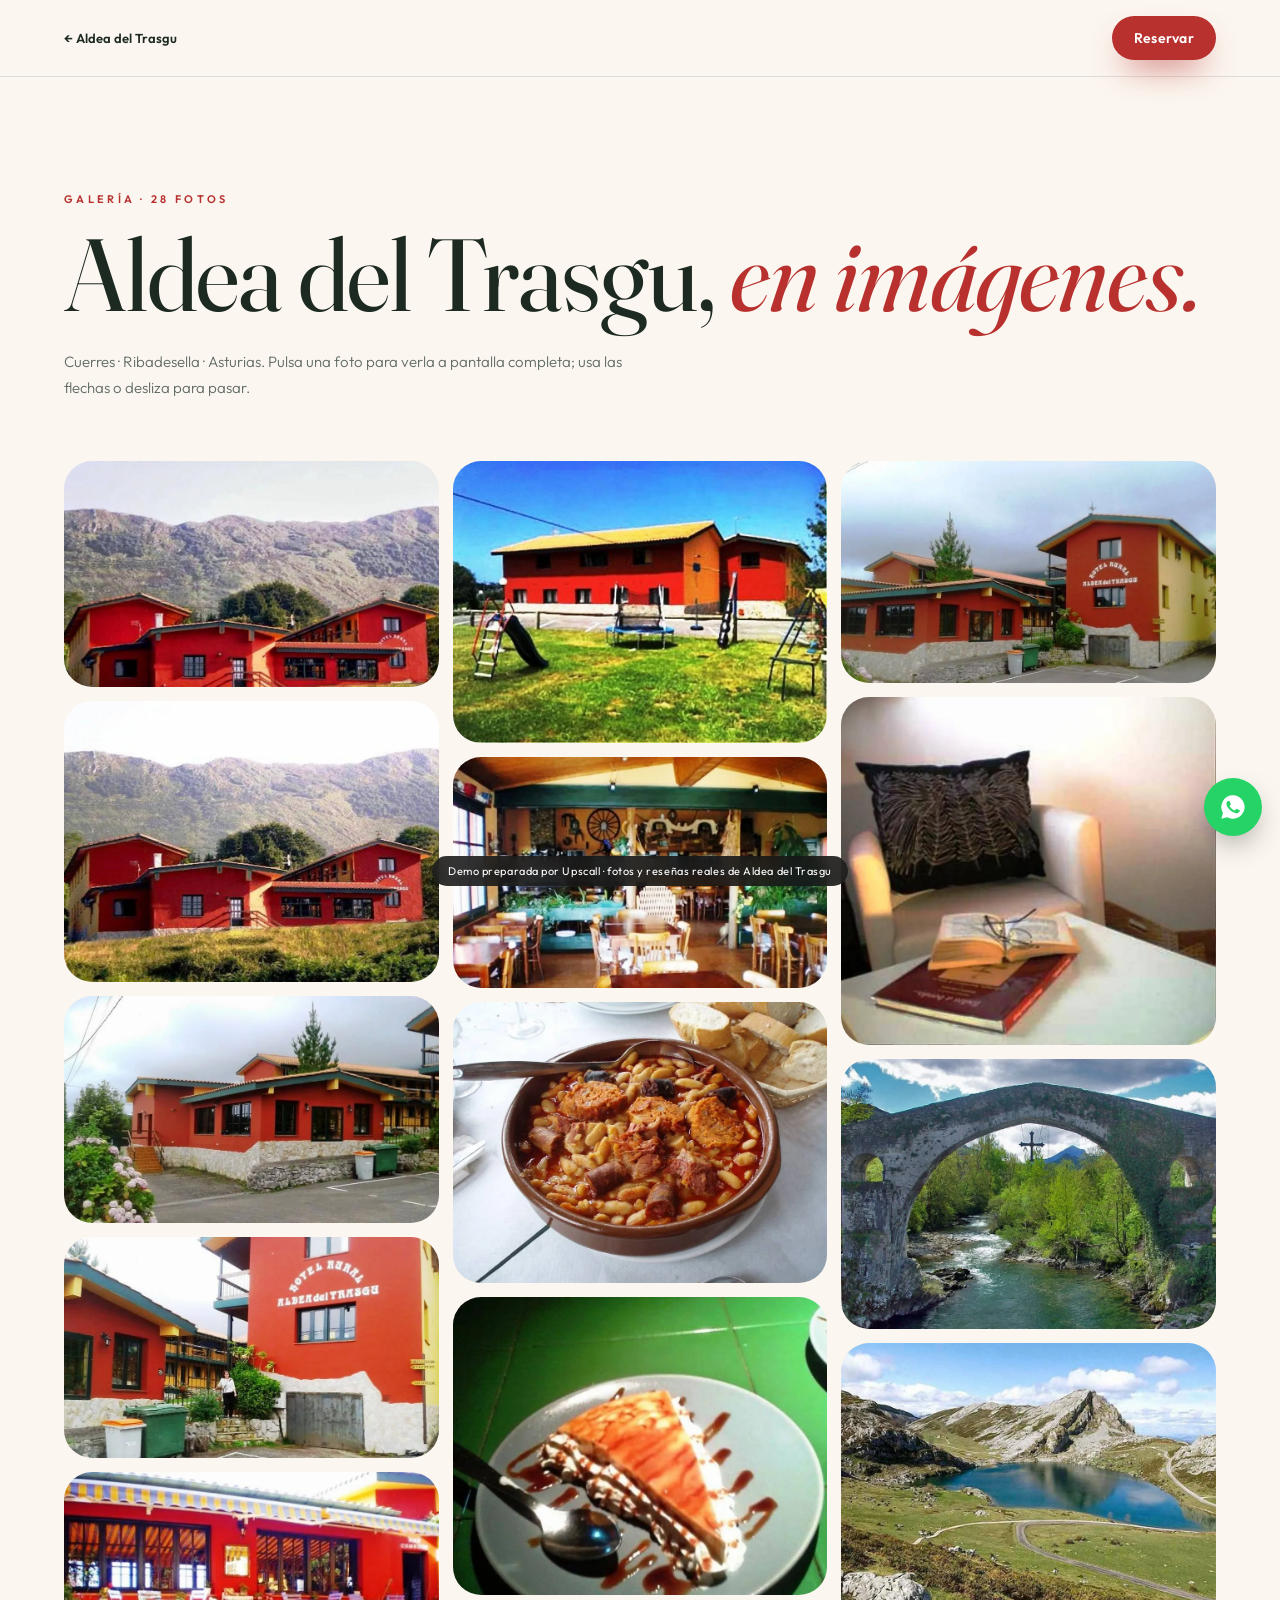
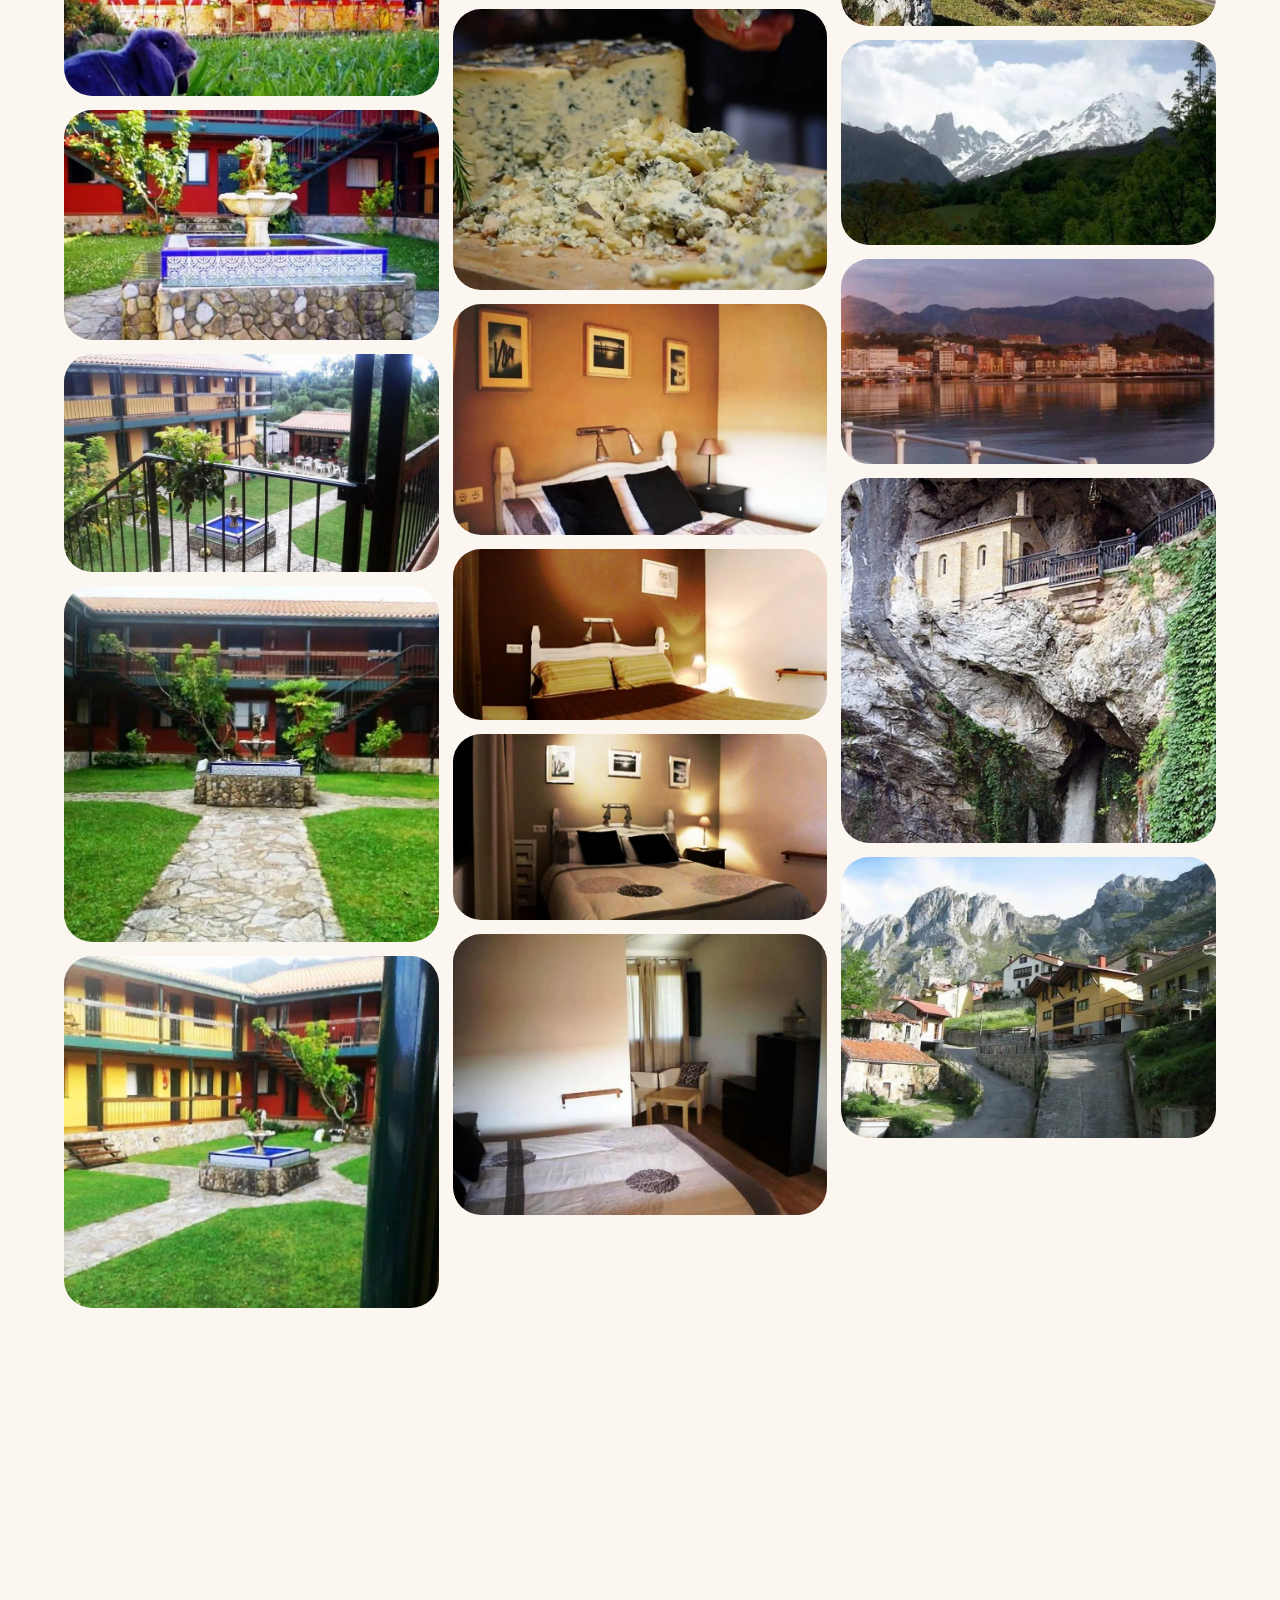
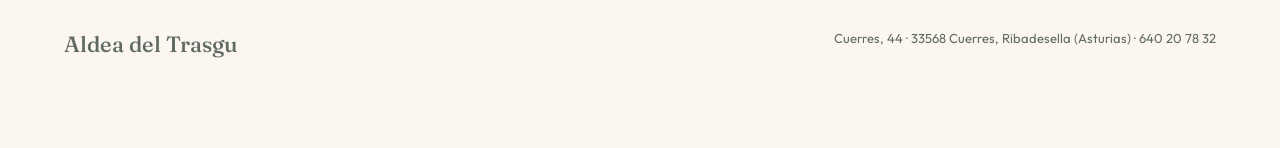
==== galeria.html @ 3fdfd803 "Demo trasgu Co-Authored-By: Claude Opus 5.5 <noreply@anthropic.com>" ====
<!doctype html><html lang="es"><head><meta charset="utf-8"><meta name="viewport" content="width=device-width, initial-scale=1"><title>Galería · Aldea del Trasgu</title>
<meta name="description" content="Un hotel rural con alma de aldea a 5 km de Ribadesella y 2 km de la playa de Guadamía. Jardín, restaurante y silencio."><meta name="robots" content="noindex, nofollow">
<link rel="preconnect" href="https://fonts.googleapis.com"><link rel="preconnect" href="https://fonts.gstatic.com" crossorigin><link href="https://fonts.googleapis.com/css2?family=Fraunces:ital,opsz,wght@0,9..144,300;0,9..144,500;1,9..144,400&family=Outfit:wght@300;400;500;600&display=swap" rel="stylesheet">
<style>*{box-sizing:border-box;margin:0;padding:0}html{scroll-behavior:smooth}
body{font-family:var(--sans);background:var(--bg);color:var(--ink);-webkit-font-smoothing:antialiased;overflow-x:hidden}
img{display:block;max-width:100%}a{color:inherit;text-decoration:none}button{font:inherit;border:0;background:none;color:inherit;cursor:pointer}
:root{--pad:clamp(20px,5vw,72px)}
.wrap{max-width:1320px;margin:0 auto;padding:0 var(--pad)}
.k{font-size:11px;letter-spacing:.3em;text-transform:uppercase;font-weight:600;color:var(--acc)}
.h2{font-family:var(--serif);font-weight:var(--sw,400);font-size:clamp(40px,5.4vw,82px);line-height:1.02;letter-spacing:-.01em;margin-top:16px}
.h2 em{font-style:italic;color:var(--acc)}
.lead{font-size:clamp(15px,1.12vw,18px);line-height:1.75;color:var(--mut);font-weight:300;max-width:56ch;margin-top:22px}
.btn{display:inline-flex;align-items:center;justify-content:center;gap:10px;height:56px;padding:0 30px;border-radius:var(--r-btn,999px);font-size:14px;font-weight:600;letter-spacing:.02em;transition:transform .35s,background .35s,color .35s,box-shadow .35s;white-space:nowrap}
.btn:hover{transform:translateY(-2px)}
.b-main{background:var(--acc);color:#fff;box-shadow:0 16px 34px -14px var(--acc)}.b-main:hover{background:var(--ink)}
.b-ghost{border:1px solid currentColor}.b-ghost:hover{background:var(--ink);color:var(--bg);border-color:var(--ink)}
.b-glass{border:1px solid rgba(255,255,255,.6);color:#fff;backdrop-filter:blur(8px);background:rgba(255,255,255,.08)}.b-glass:hover{background:#fff;color:#111}
/* revelado */
.rv{opacity:0;transform:translateY(36px);transition:opacity 1.1s cubic-bezier(.2,.7,.2,1),transform 1.1s cubic-bezier(.2,.7,.2,1)}
.rv.in{opacity:1;transform:none}.rv.d1{transition-delay:.1s}.rv.d2{transition-delay:.2s}.rv.d3{transition-delay:.3s}
@keyframes up{from{opacity:0;transform:translateY(34px)}to{opacity:1;transform:none}}
.up{animation:up 1.3s cubic-bezier(.2,.7,.2,1) both}.up.d1{animation-delay:.15s}.up.d2{animation-delay:.3s}.up.d3{animation-delay:.45s}
/* slides portada */
.h-slide{position:absolute;inset:0;background-size:cover;background-position:center;opacity:0;transform:scale(1.12);transition:opacity 2.2s ease,transform 10s linear}
.h-slide.on{opacity:1;transform:scale(1)}
.h-dots{display:flex;gap:8px}.h-dots i{width:30px;height:2px;background:rgba(255,255,255,.35);position:relative;overflow:hidden}
.h-dots i.on::after{content:'';position:absolute;inset:0;background:#fff;animation:fill 6s linear forwards}
@keyframes fill{from{transform:translateX(-100%)}to{transform:none}}
/* estrellas */
.stars{position:relative;display:inline-block;line-height:1;letter-spacing:3px;color:var(--star-off,#e3ddd2)}
.stars::before{content:"★★★★★"}.stars::after{content:"★★★★★";position:absolute;left:0;top:0;width:var(--p,100%);overflow:hidden;white-space:nowrap;color:#f2b33d}
/* GALERÍA EN MOVIMIENTO */
.belt{overflow:hidden;cursor:grab;touch-action:pan-y;user-select:none;padding:8px 0}
.belt:active{cursor:grabbing}
.belt-track{display:flex;gap:var(--gap,16px);width:max-content;will-change:transform}
.b-item{position:relative;flex:none;height:var(--bh,clamp(240px,34vh,400px));border-radius:var(--r-img,14px);overflow:hidden;display:block}
.b-item img{height:100%;width:auto;max-width:none;transition:transform 1.2s cubic-bezier(.2,.7,.2,1),filter .5s;pointer-events:none}
.b-item::after{content:'Ver galería ↗';position:absolute;left:14px;bottom:14px;font-size:11px;letter-spacing:.14em;text-transform:uppercase;font-weight:600;color:#fff;background:rgba(0,0,0,.45);backdrop-filter:blur(6px);padding:8px 12px;border-radius:999px;opacity:0;transform:translateY(6px);transition:.4s}
.b-item:hover img{transform:scale(1.06)}.b-item:hover::after{opacity:1;transform:none}
.belt-cta{display:flex;justify-content:center;margin-top:34px}
/* RESEÑAS (estructura común; cada tema cambia colores) */
.revs{padding:clamp(100px,12vw,170px) 0;background:var(--rv-bg,var(--bg));color:var(--rv-ink,var(--ink));position:relative;overflow:hidden}
.revs-top{display:grid;grid-template-columns:.9fr 1.1fr;gap:clamp(30px,6vw,90px);align-items:center}
.summary{display:flex;align-items:center;gap:26px;margin-top:34px}
.summary .big{font-family:var(--serif);font-size:clamp(80px,9vw,128px);line-height:.8;font-weight:var(--sw,400);color:var(--rv-acc,var(--acc))}
.summary .stars{font-size:22px}
.summary p{font-size:13px;color:var(--rv-mut,var(--mut));margin-top:8px;line-height:1.5}
.gbadge{display:inline-flex;align-items:center;gap:8px;margin-top:12px;font-size:12px;font-weight:600;padding:7px 12px;border-radius:999px;background:#fff;color:#333;box-shadow:0 6px 20px -10px rgba(0,0,0,.3)}
.gbadge svg{width:16px;height:16px}
.feat{display:grid}
.feat-q{grid-area:1/1;opacity:0;transform:translateY(16px);transition:opacity .9s,transform .9s;pointer-events:none}
.feat-q.on{opacity:1;transform:none;pointer-events:auto}
.feat-q blockquote{font-family:var(--serif);font-size:clamp(24px,2.5vw,38px);line-height:1.3;font-weight:var(--sw,400)}
.feat-q blockquote::before{content:'“';display:block;font-size:2.6em;line-height:.6;color:var(--rv-acc,var(--acc));margin-bottom:6px}
.feat-q footer{display:flex;align-items:center;gap:12px;margin-top:26px;font-size:14px}
.feat-q footer small{display:block;color:var(--rv-mut,var(--mut));font-size:12px;margin-top:2px}
.feat-dots{display:flex;gap:8px;margin-top:22px}
.feat-dots button{width:26px;height:4px;border-radius:9px;background:var(--rv-line,rgba(0,0,0,.15));transition:.3s}
.feat-dots button.on{background:var(--rv-acc,var(--acc));width:44px}
.av{width:44px;height:44px;border-radius:50%;display:grid;place-items:center;color:#fff;font-weight:600;font-size:16px;background:hsl(var(--h) 40% 46%);flex:none}
.rev-grid{columns:3 320px;column-gap:20px;margin-top:clamp(60px,7vw,90px)}
.rcard{break-inside:avoid;margin-bottom:20px;background:var(--rv-card,#fff);border-radius:var(--r-card,20px);padding:26px 26px 24px;box-shadow:0 24px 50px -36px rgba(0,0,0,.45);border:1px solid var(--rv-line,rgba(0,0,0,.05));transition:transform .5s,box-shadow .5s}
.rcard:hover{transform:translateY(-4px);box-shadow:0 34px 60px -34px rgba(0,0,0,.5)}
.rcard .top{display:flex;align-items:center;gap:12px}
.rcard .top b{font-size:14px;display:block}.rcard .top small{font-size:12px;color:var(--rv-mut,var(--mut))}
.rcard .top svg{margin-left:auto;width:18px;height:18px;flex:none}
.rcard .stars{font-size:15px;margin-top:16px}
.rcard p{margin-top:10px;font-size:15px;line-height:1.65;color:var(--rv-ink,var(--ink));opacity:.88}
.rcard.more{display:none}.rev-grid.all .rcard.more{display:block}
.rev-more{display:flex;justify-content:center;margin-top:20px}
@media(max-width:900px){.revs-top{grid-template-columns:1fr}}
/* mapa y faq */
.map{border-radius:var(--r-img,22px);overflow:hidden;min-height:420px;box-shadow:0 40px 80px -50px rgba(0,0,0,.5)}
.map iframe{width:100%;height:100%;min-height:420px;border:0}
details{border-bottom:1px solid var(--line,rgba(0,0,0,.12))}
summary{list-style:none;cursor:pointer;display:flex;justify-content:space-between;gap:20px;padding:24px 0;font-family:var(--serif);font-size:24px;font-weight:var(--sw,400)}
summary::-webkit-details-marker{display:none}
summary i{font-style:normal;font-family:var(--sans);font-size:22px;color:var(--acc);transition:transform .3s}
details[open] summary i{transform:rotate(45deg)}
details p{padding:0 0 24px;color:var(--mut);line-height:1.7;font-size:15px;max-width:62ch}
/* flotantes */
.wa{position:fixed;right:18px;bottom:64px;z-index:55;width:58px;height:58px;border-radius:50%;background:#25d366;display:grid;place-items:center;box-shadow:0 12px 30px -8px rgba(0,0,0,.4);transition:transform .3s}.wa:hover{transform:scale(1.08)}
.demo{position:fixed;left:50%;bottom:14px;transform:translateX(-50%);z-index:60;background:rgba(20,20,20,.86);color:#fff;font-size:11px;letter-spacing:.05em;padding:8px 16px;border-radius:999px;backdrop-filter:blur(8px);white-space:nowrap;max-width:94vw;overflow:hidden;text-overflow:ellipsis}
.vid{position:relative;display:block;width:100%;aspect-ratio:16/9;border-radius:var(--r-img,22px);overflow:hidden;background:#000;box-shadow:0 50px 100px -50px rgba(0,0,0,.6)}
.vid img{width:100%;height:100%;object-fit:cover;opacity:.85;transition:transform 1.2s,opacity .5s}.vid:hover img{transform:scale(1.04);opacity:1}
.vid .play{position:absolute;left:50%;top:50%;width:92px;height:92px;margin:-46px;border-radius:50%;background:rgba(255,255,255,.94);color:var(--acc);display:grid;place-items:center;font-size:26px;padding-left:6px;box-shadow:0 0 0 14px rgba(255,255,255,.2);transition:transform .4s}
.vid:hover .play{transform:scale(1.08)}.vid iframe{position:absolute;inset:0;width:100%;height:100%;border:0}
@media(prefers-reduced-motion:reduce){*{animation:none!important;transition:none!important}.rv{opacity:1;transform:none}}

/* ===== PÁGINA DE GALERÍA ===== */
.gp-head{position:sticky;top:0;z-index:20;display:flex;align-items:center;justify-content:space-between;gap:16px;padding:16px var(--pad);background:color-mix(in srgb,var(--bg) 88%,transparent);backdrop-filter:blur(12px);border-bottom:1px solid var(--line,rgba(0,0,0,.08))}
.gp-head .back{font-size:13px;font-weight:600;display:inline-flex;gap:8px;align-items:center}
.gp-hero{padding:clamp(60px,9vw,120px) var(--pad) clamp(40px,5vw,60px);max-width:1320px;margin:0 auto}
.gp-hero .h2{font-size:clamp(54px,8vw,130px)}
.gp-grid{columns:3 340px;column-gap:14px;padding:0 var(--pad) 120px;max-width:1600px;margin:0 auto}
.gp-grid a{display:block;margin-bottom:14px;border-radius:var(--r-img,14px);overflow:hidden;break-inside:avoid;position:relative}
.gp-grid img{width:100%;height:auto;transition:transform 1.2s cubic-bezier(.2,.7,.2,1),filter .5s}
.gp-grid a:hover img{transform:scale(1.04)}
.gp-grid a::after{content:'';position:absolute;inset:0;background:linear-gradient(transparent 60%,rgba(0,0,0,.35));opacity:0;transition:.4s}.gp-grid a:hover::after{opacity:1}
#lb{position:fixed;inset:0;z-index:100;background:rgba(12,11,10,.96);opacity:0;visibility:hidden;transition:.4s}
#lb.on{opacity:1;visibility:visible}
.lb-stage{position:absolute;inset:0;display:grid;place-items:center;padding:60px 80px}
#lb img{max-width:100%;max-height:100%;border-radius:6px;box-shadow:0 30px 80px rgba(0,0,0,.6)}
#lb button{position:absolute;z-index:2;color:#fff;font-size:24px;width:56px;height:56px;border-radius:50%;border:1px solid rgba(255,255,255,.28);background:rgba(0,0,0,.3)}
.lb-x{top:16px;right:16px;font-size:30px!important}.lb-p{left:16px;top:50%;margin-top:-28px}.lb-n{right:16px;top:50%;margin-top:-28px}
.lb-cap{position:absolute;left:0;right:0;bottom:18px;text-align:center;color:#bbb;font-size:12px;letter-spacing:.2em}
@media(max-width:700px){.lb-stage{padding:60px 10px}.lb-p,.lb-n{top:auto!important;bottom:12px;margin:0!important}}
/* ALDEA DEL TRASGU — "Cantábrico": rojo de sus casas, verde prado y crema. Fraunces + Outfit. Portada en marco redondeado con chips. */
:root{--bg:#fbf6ef;--ink:#1d2a22;--mut:#5f6b62;--acc:#b8312f;--green:#2f5d3a;--serif:'Fraunces',Georgia,serif;--sans:'Outfit',system-ui,sans-serif;--sw:400;--line:rgba(29,42,34,.12);--r-img:28px;--r-card:24px;
 --rv-bg:#2f5d3a;--rv-ink:#fbf6ef;--rv-mut:rgba(251,246,239,.65);--rv-acc:#ffd08a;--rv-card:#fbf6ef;--star-off:rgba(0,0,0,.12)}
.nav{position:fixed;top:14px;left:14px;right:14px;z-index:50;display:flex;align-items:center;justify-content:space-between;gap:20px;padding:12px 14px 12px 26px;color:#fff;border-radius:999px;transition:.4s}
.nav.sc{background:rgba(251,246,239,.9);backdrop-filter:blur(12px);color:var(--ink);box-shadow:0 14px 40px -20px rgba(0,0,0,.35)}
.logo{font-family:var(--serif);font-size:22px;font-weight:500}.nav nav{display:flex;gap:28px;font-size:14px}.nav-cta{height:44px!important;padding:0 22px!important}
@media(max-width:860px){.nav nav{display:none}}
.hero{padding:14px;height:100svh;min-height:660px}
.h-box{position:relative;height:100%;border-radius:32px;overflow:hidden;color:#fff;background:#222}
.shade{position:absolute;inset:0;background:radial-gradient(ellipse at 50% 70%,rgba(0,0,0,.55),rgba(0,0,0,.15) 70%),linear-gradient(transparent 60%,rgba(0,0,0,.4))}
.h-copy{position:absolute;inset:0;z-index:2;display:flex;flex-direction:column;align-items:center;justify-content:center;text-align:center;padding:0 var(--pad)}
.h-copy .k{color:#fff}
.hero h1{font-family:var(--serif);font-weight:300;font-size:clamp(56px,9vw,148px);line-height:.92;letter-spacing:-.02em;margin-top:18px}.hero h1 em{font-weight:400;color:#ffd08a}
.sub{max-width:52ch;margin-top:22px;font-size:clamp(15px,1.3vw,19px);font-weight:300;line-height:1.6;opacity:.95}
.ctas{display:flex;gap:12px;flex-wrap:wrap;justify-content:center;margin-top:30px}
.chips{display:flex;gap:8px;flex-wrap:wrap;justify-content:center;margin-top:30px}.chips span{font-size:12px;padding:8px 14px;border-radius:999px;background:rgba(255,255,255,.14);backdrop-filter:blur(8px);border:1px solid rgba(255,255,255,.25)}
.chip-rate{position:absolute;z-index:3;left:24px;bottom:24px;display:flex;align-items:center;gap:12px;background:#fff;color:var(--ink);border-radius:999px;padding:10px 18px 10px 12px;box-shadow:0 20px 40px -20px rgba(0,0,0,.5)}
.chip-rate b{font-family:var(--serif);font-size:26px;background:var(--acc);color:#fff;border-radius:999px;padding:4px 12px}.chip-rate .stars{font-size:14px}.chip-rate small{font-size:12px;color:var(--mut)}
@media(max-width:700px){.chip-rate small{display:none}}
.intro{padding:clamp(110px,13vw,170px) 0}
.intro-g{display:grid;grid-template-columns:1fr 1fr;gap:clamp(40px,7vw,110px);align-items:center}
.intro-img{position:relative}.intro-img>img:first-child{border-radius:28px;width:100%;aspect-ratio:4/5;object-fit:cover}
.intro-img .float{position:absolute;width:46%;left:-12%;bottom:-8%;border-radius:22px;border:8px solid var(--bg);box-shadow:0 30px 60px -30px rgba(0,0,0,.5)}
.datos{display:grid;grid-template-columns:1fr 1fr;gap:14px;margin-top:40px}
.dato{background:#fff;border-radius:20px;padding:22px;box-shadow:0 16px 40px -30px rgba(0,0,0,.4)}.dato b{font-family:var(--serif);font-size:40px;color:var(--acc);display:block;line-height:1;font-weight:400}.dato span{font-size:13px;color:var(--mut);display:block;margin-top:6px}
@media(max-width:900px){.intro-g{grid-template-columns:1fr}.intro-img .float{left:auto;right:-4%}}
.exps{padding:0 0 clamp(110px,13vw,170px)}
.exp-g{display:grid;grid-template-columns:repeat(4,1fr);gap:18px;margin-top:56px}
.exp{background:#fff;border-radius:28px;padding:12px 12px 24px;box-shadow:0 20px 50px -36px rgba(0,0,0,.45);transition:transform .5s}.exp:hover{transform:translateY(-6px)}
.exp-img{border-radius:20px;overflow:hidden;aspect-ratio:1}.exp-img img{width:100%;height:100%;object-fit:cover;transition:transform 1.4s}.exp:hover img{transform:scale(1.06)}
.exp h3{font-family:var(--serif);font-size:24px;font-weight:500;margin:18px 10px 0}.exp p{font-size:14px;color:var(--mut);margin:6px 10px 0;line-height:1.55}
@media(max-width:900px){.exp-g{grid-template-columns:1fr 1fr}}
.gal{padding:clamp(100px,12vw,160px) 0}.gal-h{display:flex;justify-content:space-between;align-items:flex-end;gap:30px;flex-wrap:wrap;margin-bottom:50px}
.revs{margin:0 14px;border-radius:32px}
.rcard{color:var(--ink)}.rcard p{color:var(--ink)}.rcard .top small{color:var(--mut)}
.revs .rev-more .btn{color:#fff}
.ubi{padding:clamp(110px,13vw,170px) 0}.ubi-g{display:grid;grid-template-columns:1fr 1.2fr;gap:clamp(30px,6vw,90px)}
.near{list-style:none;margin-top:30px}.near li{display:flex;justify-content:space-between;gap:16px;padding:16px 0;border-bottom:1px solid var(--line)}.near span{color:var(--acc);font-weight:500}
@media(max-width:900px){.ubi-g{grid-template-columns:1fr}}
.faq{padding:0 0 clamp(110px,13vw,170px)}.faq-g{display:grid;grid-template-columns:.8fr 1.2fr;gap:60px}@media(max-width:900px){.faq-g{grid-template-columns:1fr;gap:20px}}
.final{position:relative;min-height:80vh;display:grid;place-items:center;text-align:center;color:#fff;background-size:cover;background-position:center;margin:0 14px;border-radius:32px;overflow:hidden}
.final::before{content:'';position:absolute;inset:0;background:rgba(20,30,24,.5)}.final>div{position:relative;padding:100px var(--pad)}
.final .h2{font-size:clamp(46px,7vw,116px);font-weight:300}.final em{color:#ffd08a}.final .ctas{justify-content:center}
.foot{padding:50px 0 90px}.foot-g{display:flex;justify-content:space-between;gap:20px;flex-wrap:wrap;font-size:13px;color:var(--mut)}
</style></head><body class="t-cantabrico gp"><header class="gp-head"><a class="back" href="index.html">← Aldea del Trasgu</a><a class="btn b-main" style="height:44px;padding:0 22px" href="https://wa.me/34640207832?text=Hola%2C%20os%20escribo%20desde%20vuestra%20web.%20Me%20gustar%C3%ADa%20consultar%20disponibilidad%20en%20Aldea%20del%20Trasgu." target="_blank" rel="noopener">Reservar</a></header>
<section class="gp-hero"><p class="k up">Galería · 28 fotos</p><h1 class="h2 up d1">Aldea del Trasgu, <em>en imágenes.</em></h1><p class="lead up d2">Cuerres · Ribadesella · Asturias. Pulsa una foto para verla a pantalla completa; usa las flechas o desliza para pasar.</p></section>
<div class="gp-grid"><a href="img/cand-h000.webp" data-full="img/cand-h000.webp" class="rv"><img src="img/cand-h000-t.webp" alt="Aldea del Trasgu · foto 1" loading="lazy" width="900" height="542"></a><a href="img/cand-h015.webp" data-full="img/cand-h015.webp" class="rv"><img src="img/cand-h015-t.webp" alt="Aldea del Trasgu · foto 2" loading="lazy" width="900" height="675"></a><a href="img/cand-h007.webp" data-full="img/cand-h007.webp" class="rv"><img src="img/cand-h007-t.webp" alt="Aldea del Trasgu · foto 3" loading="lazy" width="900" height="545"></a><a href="img/cand-h005.webp" data-full="img/cand-h005.webp" class="rv"><img src="img/cand-h005-t.webp" alt="Aldea del Trasgu · foto 4" loading="lazy" width="900" height="531"></a><a href="img/cand-h009.webp" data-full="img/cand-h009.webp" class="rv"><img src="img/cand-h009-t.webp" alt="Aldea del Trasgu · foto 5" loading="lazy" width="900" height="538"></a><a href="img/cand-h033.webp" data-full="img/cand-h033.webp" class="rv"><img src="img/cand-h033-t.webp" alt="Aldea del Trasgu · foto 6" loading="lazy" width="900" height="554"></a><a href="img/cand-h034.webp" data-full="img/cand-h034.webp" class="rv"><img src="img/cand-h034-t.webp" alt="Aldea del Trasgu · foto 7" loading="lazy" width="900" height="524"></a><a href="img/cand-h031.webp" data-full="img/cand-h031.webp" class="rv"><img src="img/cand-h031-t.webp" alt="Aldea del Trasgu · foto 8" loading="lazy" width="900" height="855"></a><a href="img/cand-h032.webp" data-full="img/cand-h032.webp" class="rv"><img src="img/cand-h032-t.webp" alt="Aldea del Trasgu · foto 9" loading="lazy" width="900" height="845"></a><a href="img/cand-h036.webp" data-full="img/cand-h036.webp" class="rv"><img src="img/cand-h036-t.webp" alt="Aldea del Trasgu · foto 10" loading="lazy" width="900" height="678"></a><a href="img/cand-h030.webp" data-full="img/cand-h030.webp" class="rv"><img src="img/cand-h030-t.webp" alt="Aldea del Trasgu · foto 11" loading="lazy" width="900" height="553"></a><a href="img/cand-h052.webp" data-full="img/cand-h052.webp" class="rv"><img src="img/cand-h052-t.webp" alt="Aldea del Trasgu · foto 12" loading="lazy" width="900" height="675"></a><a href="img/cand-h037.webp" data-full="img/cand-h037.webp" class="rv"><img src="img/cand-h037-t.webp" alt="Aldea del Trasgu · foto 13" loading="lazy" width="900" height="716"></a><a href="img/cand-h049.webp" data-full="img/cand-h049.webp" class="rv"><img src="img/cand-h049-t.webp" alt="Aldea del Trasgu · foto 14" loading="lazy" width="900" height="675"></a><a href="img/cand-h006.webp" data-full="img/cand-h006.webp" class="rv"><img src="img/cand-h006-t.webp" alt="Aldea del Trasgu · foto 15" loading="lazy" width="900" height="556"></a><a href="img/cand-h019.webp" data-full="img/cand-h019.webp" class="rv"><img src="img/cand-h019-t.webp" alt="Aldea del Trasgu · foto 16" loading="lazy" width="900" height="410"></a><a href="img/cand-h018.webp" data-full="img/cand-h018.webp" class="rv"><img src="img/cand-h018-t.webp" alt="Aldea del Trasgu · foto 17" loading="lazy" width="900" height="447"></a><a href="img/cand-h014.webp" data-full="img/cand-h014.webp" class="rv"><img src="img/cand-h014-t.webp" alt="Aldea del Trasgu · foto 18" loading="lazy" width="900" height="675"></a><a href="img/cand-h004.webp" data-full="img/cand-h004.webp" class="rv"><img src="img/cand-h004-t.webp" alt="Aldea del Trasgu · foto 19" loading="lazy" width="900" height="556"></a><a href="img/cand-h002.webp" data-full="img/cand-h002.webp" class="rv"><img src="img/cand-h002-t.webp" alt="Aldea del Trasgu · foto 20" loading="lazy" width="900" height="532"></a><a href="img/cand-h016.webp" data-full="img/cand-h016.webp" class="rv"><img src="img/cand-h016-t.webp" alt="Aldea del Trasgu · foto 21" loading="lazy" width="900" height="837"></a><a href="img/cand-h048.webp" data-full="img/cand-h048.webp" class="rv"><img src="img/cand-h048-t.webp" alt="Aldea del Trasgu · foto 22" loading="lazy" width="900" height="648"></a><a href="img/cand-h046.webp" data-full="img/cand-h046.webp" class="rv"><img src="img/cand-h046-t.webp" alt="Aldea del Trasgu · foto 23" loading="lazy" width="900" height="680"></a><a href="img/cand-h047.webp" data-full="img/cand-h047.webp" class="rv"><img src="img/cand-h047-t.webp" alt="Aldea del Trasgu · foto 24" loading="lazy" width="900" height="493"></a><a href="img/cand-h050.webp" data-full="img/cand-h050.webp" class="rv"><img src="img/cand-h050-t.webp" alt="Aldea del Trasgu · foto 25" loading="lazy" width="900" height="493"></a><a href="img/cand-h051.webp" data-full="img/cand-h051.webp" class="rv"><img src="img/cand-h051-t.webp" alt="Aldea del Trasgu · foto 26" loading="lazy" width="900" height="876"></a><a href="img/cand-h044.webp" data-full="img/cand-h044.webp" class="rv"><img src="img/cand-h044-t.webp" alt="Aldea del Trasgu · foto 27" loading="lazy" width="900" height="675"></a><a href="img/cand-h013.webp" data-full="img/cand-h013.webp" class="rv"><img src="img/cand-h013-t.webp" alt="Aldea del Trasgu · foto 28" loading="lazy" width="900" height="493"></a></div>
<div id="lb"><div class="lb-stage"><img alt=""></div><button class="lb-x" aria-label="Cerrar">×</button><button class="lb-p" aria-label="Anterior">←</button><button class="lb-n" aria-label="Siguiente">→</button><p class="lb-cap"></p></div>
<footer class="foot"><div class="wrap foot-g"><span class="logo">Aldea del Trasgu</span><span>Cuerres, 44 · 33568 Cuerres, Ribadesella (Asturias) · <a href="tel:+34640207832">640 20 78 32</a></span></div></footer>
<a class="wa" href="https://wa.me/34640207832?text=Hola%2C%20os%20escribo%20desde%20vuestra%20web.%20Me%20gustar%C3%ADa%20consultar%20disponibilidad%20en%20Aldea%20del%20Trasgu." target="_blank" rel="noopener" aria-label="WhatsApp"><svg width="28" height="28" viewBox="0 0 24 24" fill="#fff"><path d="M12 2a10 10 0 0 0-8.6 15.1L2 22l5-1.3A10 10 0 1 0 12 2Zm5.3 14.1c-.2.6-1.3 1.2-1.8 1.2-.5.1-1 .1-3.3-.8-2.8-1.1-4.6-4-4.7-4.2-.1-.2-1.1-1.5-1.1-2.9s.7-2 1-2.3c.2-.3.5-.3.7-.3h.5c.2 0 .4 0 .6.5l.8 2c.1.2.1.4 0 .5l-.3.5-.4.4c-.1.1-.3.3-.1.6.2.3.8 1.3 1.7 2.1 1.2 1 2.1 1.4 2.4 1.5.3.1.5.1.6-.1l.8-1c.2-.3.4-.2.7-.1l1.9.9c.3.1.5.2.5.3.1.1.1.6-.1 1.2Z"/></svg></a><p class="demo">Demo preparada por Upscall · fotos y reseñas reales de Aldea del Trasgu</p><script>// Comportamientos comunes de las demos (sin librerías).
const $ = (s, r = document) => r.querySelector(s), $$ = (s, r = document) => [...r.querySelectorAll(s)];

// Cabecera que cambia al bajar
const nav = $('.nav'); if (nav) addEventListener('scroll', () => nav.classList.toggle('sc', scrollY > 60), { passive: true });

// Revelado al entrar en pantalla
const io = new IntersectionObserver((es) => es.forEach((e) => { if (e.isIntersecting) { e.target.classList.add('in'); io.unobserve(e.target); } }), { rootMargin: '0px 0px -8% 0px' });
$$('.rv').forEach((el) => io.observe(el));

// Portada: fundido con zoom lento
const sl = $$('.h-slide'); let hi = 0;
if (sl.length > 1) setInterval(() => { sl[hi].classList.remove('on'); hi = (hi + 1) % sl.length; sl[hi].classList.add('on'); $$('.h-dots i').forEach((d, i) => d.classList.toggle('on', i === hi)); }, 6000);

// Galería en movimiento: se desplaza sola, se para al pasar el ratón, se puede arrastrar
$$('.belt').forEach((belt) => {
  const track = $('.belt-track', belt); if (!track) return;
  track.innerHTML += track.innerHTML; // duplicado para bucle infinito
  const speed = (+belt.dataset.speed || .45) * (belt.dataset.dir === 'r' ? -1 : 1);
  let x = 0, hover = false, drag = null, half = 0, vis = true;
  const measure = () => (half = track.scrollWidth / 2);
  addEventListener('load', measure); addEventListener('resize', measure); measure();
  new IntersectionObserver(([e]) => (vis = e.isIntersecting)).observe(belt);
  belt.addEventListener('mouseenter', () => (hover = true)); belt.addEventListener('mouseleave', () => (hover = false));
  belt.addEventListener('pointerdown', (e) => { drag = { x: e.clientX, s: x, m: 0 }; belt.setPointerCapture(e.pointerId); });
  belt.addEventListener('pointermove', (e) => { if (!drag) return; drag.m = Math.abs(e.clientX - drag.x); x = drag.s - (e.clientX - drag.x); });
  belt.addEventListener('pointerup', (e) => {
    const click = drag && drag.m < 6; drag = null;
    if (click) { const a = document.elementsFromPoint(e.clientX, e.clientY).find((n) => n.matches?.('a.b-item')); if (a) location.href = a.href; }
  });
  belt.addEventListener('click', (e) => e.preventDefault());
  const tick = () => {
    if (vis && !drag) x += hover ? 0 : speed;
    if (half) { if (x >= half) x -= half; if (x < 0) x += half; }
    track.style.transform = `translate3d(${-x}px,0,0)`; requestAnimationFrame(tick);
  };
  requestAnimationFrame(tick);
});

// Reseña destacada: rota sola
const feat = $$('.feat-q'); let fi = 0;
const featGo = (i) => { feat.forEach((f, j) => f.classList.toggle('on', j === i)); $$('.feat-dots button').forEach((d, j) => d.classList.toggle('on', j === i)); fi = i; };
if (feat.length) {
  $('.feat-dots').innerHTML = feat.map((_, i) => `<button aria-label="Reseña ${i + 1}"></button>`).join('');
  $$('.feat-dots button').forEach((b, i) => b.onclick = () => featGo(i)); featGo(0);
  setInterval(() => featGo((fi + 1) % feat.length), 7000);
}

// Vídeo de YouTube: se carga al pulsar
$$('.vid').forEach((v) => v.addEventListener('click', () => { v.innerHTML = `<iframe src="https://www.youtube-nocookie.com/embed/${v.dataset.yt}?autoplay=1&rel=0" allow="autoplay; encrypted-media; picture-in-picture" allowfullscreen></iframe>`; }, { once: true }));

// Visor (página de galería)
const lb = $('#lb');
if (lb) {
  const items = $$('[data-full]'); let li = 0; const im = $('img', lb), cap = $('.lb-cap', lb);
  const show = (i) => { li = (i + items.length) % items.length; im.src = items[li].dataset.full; cap.textContent = `${li + 1} / ${items.length}`; };
  items.forEach((a, i) => a.addEventListener('click', (e) => { e.preventDefault(); show(i); lb.classList.add('on'); document.body.style.overflow = 'hidden'; }));
  const close = () => { lb.classList.remove('on'); document.body.style.overflow = ''; };
  $('.lb-x', lb).onclick = close; $('.lb-p', lb).onclick = () => show(li - 1); $('.lb-n', lb).onclick = () => show(li + 1);
  lb.addEventListener('click', (e) => { if (e.target === lb || e.target.classList.contains('lb-stage')) close(); });
  addEventListener('keydown', (e) => { if (!lb.classList.contains('on')) return; if (e.key === 'Escape') close(); if (e.key === 'ArrowLeft') show(li - 1); if (e.key === 'ArrowRight') show(li + 1); });
  let tx = null; lb.addEventListener('touchstart', (e) => (tx = e.touches[0].clientX), { passive: true });
  lb.addEventListener('touchend', (e) => { if (tx === null) return; const d = e.changedTouches[0].clientX - tx; if (Math.abs(d) > 50) show(li + (d < 0 ? 1 : -1)); tx = null; });
  if (location.hash.startsWith('#f')) { const i = +location.hash.slice(2); if (items[i]) items[i].click(); }
}
</script></body></html>
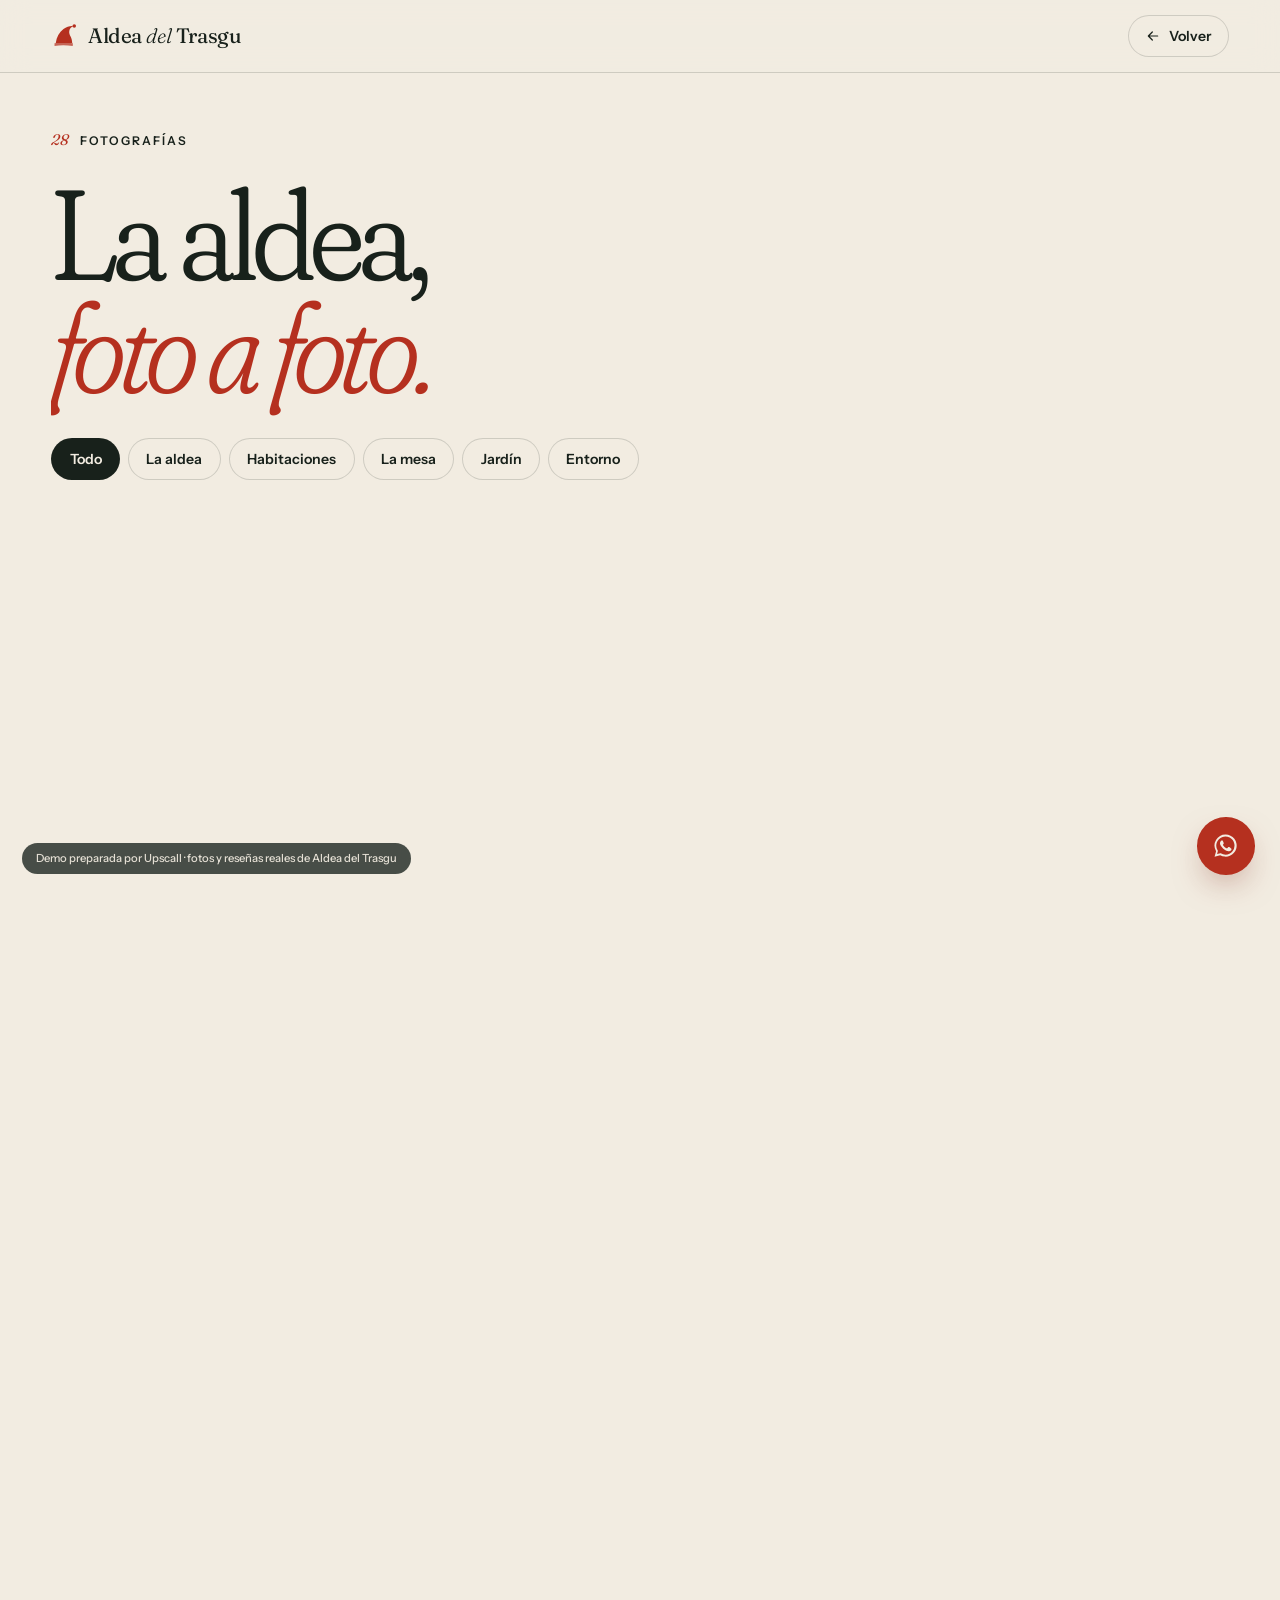
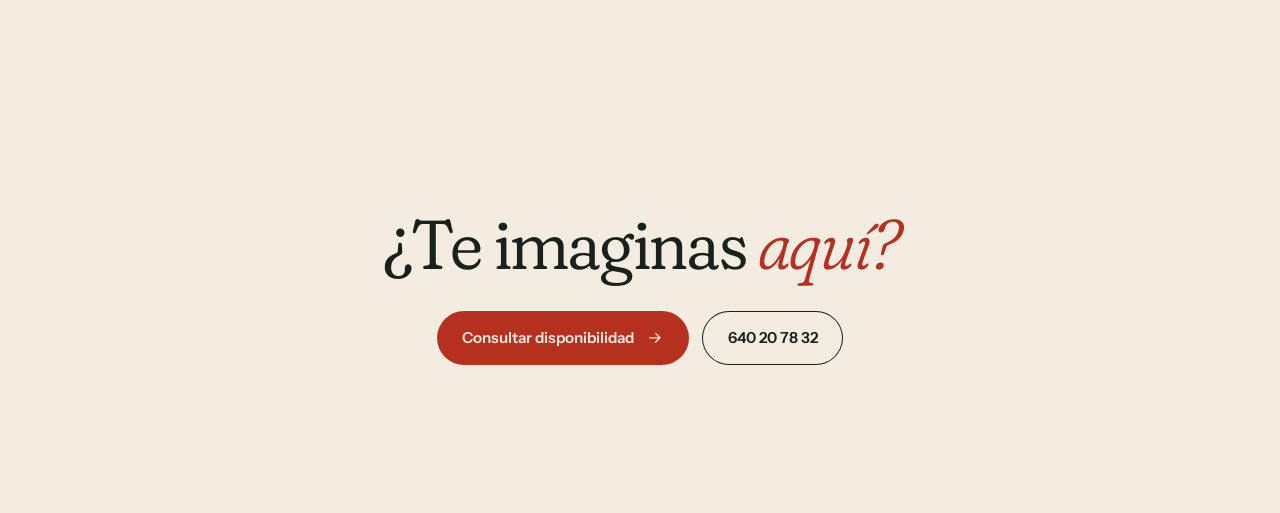
==== commit 94105203: "Demo Aldea del Trasgu v2: diseño nuevo desde cero Co-Authored-By: Claude Opus 5.5 <noreply@anthropic" ====
--- a/galeria.html
+++ b/galeria.html
@@ -1,222 +1,80 @@
-<!doctype html><html lang="es"><head><meta charset="utf-8"><meta name="viewport" content="width=device-width, initial-scale=1"><title>Galería · Aldea del Trasgu</title>
-<meta name="description" content="Un hotel rural con alma de aldea a 5 km de Ribadesella y 2 km de la playa de Guadamía. Jardín, restaurante y silencio."><meta name="robots" content="noindex, nofollow">
-<link rel="preconnect" href="https://fonts.googleapis.com"><link rel="preconnect" href="https://fonts.gstatic.com" crossorigin><link href="https://fonts.googleapis.com/css2?family=Fraunces:ital,opsz,wght@0,9..144,300;0,9..144,500;1,9..144,400&family=Outfit:wght@300;400;500;600&display=swap" rel="stylesheet">
-<style>*{box-sizing:border-box;margin:0;padding:0}html{scroll-behavior:smooth}
-body{font-family:var(--sans);background:var(--bg);color:var(--ink);-webkit-font-smoothing:antialiased;overflow-x:hidden}
-img{display:block;max-width:100%}a{color:inherit;text-decoration:none}button{font:inherit;border:0;background:none;color:inherit;cursor:pointer}
-:root{--pad:clamp(20px,5vw,72px)}
-.wrap{max-width:1320px;margin:0 auto;padding:0 var(--pad)}
-.k{font-size:11px;letter-spacing:.3em;text-transform:uppercase;font-weight:600;color:var(--acc)}
-.h2{font-family:var(--serif);font-weight:var(--sw,400);font-size:clamp(40px,5.4vw,82px);line-height:1.02;letter-spacing:-.01em;margin-top:16px}
-.h2 em{font-style:italic;color:var(--acc)}
-.lead{font-size:clamp(15px,1.12vw,18px);line-height:1.75;color:var(--mut);font-weight:300;max-width:56ch;margin-top:22px}
-.btn{display:inline-flex;align-items:center;justify-content:center;gap:10px;height:56px;padding:0 30px;border-radius:var(--r-btn,999px);font-size:14px;font-weight:600;letter-spacing:.02em;transition:transform .35s,background .35s,color .35s,box-shadow .35s;white-space:nowrap}
-.btn:hover{transform:translateY(-2px)}
-.b-main{background:var(--acc);color:#fff;box-shadow:0 16px 34px -14px var(--acc)}.b-main:hover{background:var(--ink)}
-.b-ghost{border:1px solid currentColor}.b-ghost:hover{background:var(--ink);color:var(--bg);border-color:var(--ink)}
-.b-glass{border:1px solid rgba(255,255,255,.6);color:#fff;backdrop-filter:blur(8px);background:rgba(255,255,255,.08)}.b-glass:hover{background:#fff;color:#111}
-/* revelado */
-.rv{opacity:0;transform:translateY(36px);transition:opacity 1.1s cubic-bezier(.2,.7,.2,1),transform 1.1s cubic-bezier(.2,.7,.2,1)}
-.rv.in{opacity:1;transform:none}.rv.d1{transition-delay:.1s}.rv.d2{transition-delay:.2s}.rv.d3{transition-delay:.3s}
-@keyframes up{from{opacity:0;transform:translateY(34px)}to{opacity:1;transform:none}}
-.up{animation:up 1.3s cubic-bezier(.2,.7,.2,1) both}.up.d1{animation-delay:.15s}.up.d2{animation-delay:.3s}.up.d3{animation-delay:.45s}
-/* slides portada */
-.h-slide{position:absolute;inset:0;background-size:cover;background-position:center;opacity:0;transform:scale(1.12);transition:opacity 2.2s ease,transform 10s linear}
-.h-slide.on{opacity:1;transform:scale(1)}
-.h-dots{display:flex;gap:8px}.h-dots i{width:30px;height:2px;background:rgba(255,255,255,.35);position:relative;overflow:hidden}
-.h-dots i.on::after{content:'';position:absolute;inset:0;background:#fff;animation:fill 6s linear forwards}
-@keyframes fill{from{transform:translateX(-100%)}to{transform:none}}
-/* estrellas */
-.stars{position:relative;display:inline-block;line-height:1;letter-spacing:3px;color:var(--star-off,#e3ddd2)}
-.stars::before{content:"★★★★★"}.stars::after{content:"★★★★★";position:absolute;left:0;top:0;width:var(--p,100%);overflow:hidden;white-space:nowrap;color:#f2b33d}
-/* GALERÍA EN MOVIMIENTO */
-.belt{overflow:hidden;cursor:grab;touch-action:pan-y;user-select:none;padding:8px 0}
-.belt:active{cursor:grabbing}
-.belt-track{display:flex;gap:var(--gap,16px);width:max-content;will-change:transform}
-.b-item{position:relative;flex:none;height:var(--bh,clamp(240px,34vh,400px));border-radius:var(--r-img,14px);overflow:hidden;display:block}
-.b-item img{height:100%;width:auto;max-width:none;transition:transform 1.2s cubic-bezier(.2,.7,.2,1),filter .5s;pointer-events:none}
-.b-item::after{content:'Ver galería ↗';position:absolute;left:14px;bottom:14px;font-size:11px;letter-spacing:.14em;text-transform:uppercase;font-weight:600;color:#fff;background:rgba(0,0,0,.45);backdrop-filter:blur(6px);padding:8px 12px;border-radius:999px;opacity:0;transform:translateY(6px);transition:.4s}
-.b-item:hover img{transform:scale(1.06)}.b-item:hover::after{opacity:1;transform:none}
-.belt-cta{display:flex;justify-content:center;margin-top:34px}
-/* RESEÑAS (estructura común; cada tema cambia colores) */
-.revs{padding:clamp(100px,12vw,170px) 0;background:var(--rv-bg,var(--bg));color:var(--rv-ink,var(--ink));position:relative;overflow:hidden}
-.revs-top{display:grid;grid-template-columns:.9fr 1.1fr;gap:clamp(30px,6vw,90px);align-items:center}
-.summary{display:flex;align-items:center;gap:26px;margin-top:34px}
-.summary .big{font-family:var(--serif);font-size:clamp(80px,9vw,128px);line-height:.8;font-weight:var(--sw,400);color:var(--rv-acc,var(--acc))}
-.summary .stars{font-size:22px}
-.summary p{font-size:13px;color:var(--rv-mut,var(--mut));margin-top:8px;line-height:1.5}
-.gbadge{display:inline-flex;align-items:center;gap:8px;margin-top:12px;font-size:12px;font-weight:600;padding:7px 12px;border-radius:999px;background:#fff;color:#333;box-shadow:0 6px 20px -10px rgba(0,0,0,.3)}
-.gbadge svg{width:16px;height:16px}
-.feat{display:grid}
-.feat-q{grid-area:1/1;opacity:0;transform:translateY(16px);transition:opacity .9s,transform .9s;pointer-events:none}
-.feat-q.on{opacity:1;transform:none;pointer-events:auto}
-.feat-q blockquote{font-family:var(--serif);font-size:clamp(24px,2.5vw,38px);line-height:1.3;font-weight:var(--sw,400)}
-.feat-q blockquote::before{content:'“';display:block;font-size:2.6em;line-height:.6;color:var(--rv-acc,var(--acc));margin-bottom:6px}
-.feat-q footer{display:flex;align-items:center;gap:12px;margin-top:26px;font-size:14px}
-.feat-q footer small{display:block;color:var(--rv-mut,var(--mut));font-size:12px;margin-top:2px}
-.feat-dots{display:flex;gap:8px;margin-top:22px}
-.feat-dots button{width:26px;height:4px;border-radius:9px;background:var(--rv-line,rgba(0,0,0,.15));transition:.3s}
-.feat-dots button.on{background:var(--rv-acc,var(--acc));width:44px}
-.av{width:44px;height:44px;border-radius:50%;display:grid;place-items:center;color:#fff;font-weight:600;font-size:16px;background:hsl(var(--h) 40% 46%);flex:none}
-.rev-grid{columns:3 320px;column-gap:20px;margin-top:clamp(60px,7vw,90px)}
-.rcard{break-inside:avoid;margin-bottom:20px;background:var(--rv-card,#fff);border-radius:var(--r-card,20px);padding:26px 26px 24px;box-shadow:0 24px 50px -36px rgba(0,0,0,.45);border:1px solid var(--rv-line,rgba(0,0,0,.05));transition:transform .5s,box-shadow .5s}
-.rcard:hover{transform:translateY(-4px);box-shadow:0 34px 60px -34px rgba(0,0,0,.5)}
-.rcard .top{display:flex;align-items:center;gap:12px}
-.rcard .top b{font-size:14px;display:block}.rcard .top small{font-size:12px;color:var(--rv-mut,var(--mut))}
-.rcard .top svg{margin-left:auto;width:18px;height:18px;flex:none}
-.rcard .stars{font-size:15px;margin-top:16px}
-.rcard p{margin-top:10px;font-size:15px;line-height:1.65;color:var(--rv-ink,var(--ink));opacity:.88}
-.rcard.more{display:none}.rev-grid.all .rcard.more{display:block}
-.rev-more{display:flex;justify-content:center;margin-top:20px}
-@media(max-width:900px){.revs-top{grid-template-columns:1fr}}
-/* mapa y faq */
-.map{border-radius:var(--r-img,22px);overflow:hidden;min-height:420px;box-shadow:0 40px 80px -50px rgba(0,0,0,.5)}
-.map iframe{width:100%;height:100%;min-height:420px;border:0}
-details{border-bottom:1px solid var(--line,rgba(0,0,0,.12))}
-summary{list-style:none;cursor:pointer;display:flex;justify-content:space-between;gap:20px;padding:24px 0;font-family:var(--serif);font-size:24px;font-weight:var(--sw,400)}
-summary::-webkit-details-marker{display:none}
-summary i{font-style:normal;font-family:var(--sans);font-size:22px;color:var(--acc);transition:transform .3s}
-details[open] summary i{transform:rotate(45deg)}
-details p{padding:0 0 24px;color:var(--mut);line-height:1.7;font-size:15px;max-width:62ch}
-/* flotantes */
-.wa{position:fixed;right:18px;bottom:64px;z-index:55;width:58px;height:58px;border-radius:50%;background:#25d366;display:grid;place-items:center;box-shadow:0 12px 30px -8px rgba(0,0,0,.4);transition:transform .3s}.wa:hover{transform:scale(1.08)}
-.demo{position:fixed;left:50%;bottom:14px;transform:translateX(-50%);z-index:60;background:rgba(20,20,20,.86);color:#fff;font-size:11px;letter-spacing:.05em;padding:8px 16px;border-radius:999px;backdrop-filter:blur(8px);white-space:nowrap;max-width:94vw;overflow:hidden;text-overflow:ellipsis}
-.vid{position:relative;display:block;width:100%;aspect-ratio:16/9;border-radius:var(--r-img,22px);overflow:hidden;background:#000;box-shadow:0 50px 100px -50px rgba(0,0,0,.6)}
-.vid img{width:100%;height:100%;object-fit:cover;opacity:.85;transition:transform 1.2s,opacity .5s}.vid:hover img{transform:scale(1.04);opacity:1}
-.vid .play{position:absolute;left:50%;top:50%;width:92px;height:92px;margin:-46px;border-radius:50%;background:rgba(255,255,255,.94);color:var(--acc);display:grid;place-items:center;font-size:26px;padding-left:6px;box-shadow:0 0 0 14px rgba(255,255,255,.2);transition:transform .4s}
-.vid:hover .play{transform:scale(1.08)}.vid iframe{position:absolute;inset:0;width:100%;height:100%;border:0}
-@media(prefers-reduced-motion:reduce){*{animation:none!important;transition:none!important}.rv{opacity:1;transform:none}}
+<!doctype html>
+<html lang="es">
+<head>
+<meta charset="utf-8">
+<meta name="viewport" content="width=device-width, initial-scale=1, viewport-fit=cover">
+<title>Galería · Aldea del Trasgu</title>
+<meta name="description" content="Fotos de Aldea del Trasgu: la aldea, las habitaciones, la mesa, el jardín y el entorno de Ribadesella.">
+<meta name="robots" content="noindex, nofollow">
+<meta name="theme-color" content="#F2ECE1">
+<link rel="icon" href="img/trasgu.svg" type="image/svg+xml">
+<link rel="preconnect" href="https://fonts.googleapis.com">
+<link rel="preconnect" href="https://fonts.gstatic.com" crossorigin>
+<link href="https://fonts.googleapis.com/css2?family=Fraunces:ital,opsz,wght,SOFT,WONK@0,9..144,300..600,0..100,0..1;1,9..144,300..600,0..100,0..1&family=Instrument+Sans:wght@400..600&display=swap" rel="stylesheet">
+<link rel="stylesheet" href="css/site.css">
+<link rel="stylesheet" href="css/galeria.css">
+<script>document.documentElement.classList.add('js')</script>
+</head>
+<body class="gal-page">
 
-/* ===== PÁGINA DE GALERÍA ===== */
-.gp-head{position:sticky;top:0;z-index:20;display:flex;align-items:center;justify-content:space-between;gap:16px;padding:16px var(--pad);background:color-mix(in srgb,var(--bg) 88%,transparent);backdrop-filter:blur(12px);border-bottom:1px solid var(--line,rgba(0,0,0,.08))}
-.gp-head .back{font-size:13px;font-weight:600;display:inline-flex;gap:8px;align-items:center}
-.gp-hero{padding:clamp(60px,9vw,120px) var(--pad) clamp(40px,5vw,60px);max-width:1320px;margin:0 auto}
-.gp-hero .h2{font-size:clamp(54px,8vw,130px)}
-.gp-grid{columns:3 340px;column-gap:14px;padding:0 var(--pad) 120px;max-width:1600px;margin:0 auto}
-.gp-grid a{display:block;margin-bottom:14px;border-radius:var(--r-img,14px);overflow:hidden;break-inside:avoid;position:relative}
-.gp-grid img{width:100%;height:auto;transition:transform 1.2s cubic-bezier(.2,.7,.2,1),filter .5s}
-.gp-grid a:hover img{transform:scale(1.04)}
-.gp-grid a::after{content:'';position:absolute;inset:0;background:linear-gradient(transparent 60%,rgba(0,0,0,.35));opacity:0;transition:.4s}.gp-grid a:hover::after{opacity:1}
-#lb{position:fixed;inset:0;z-index:100;background:rgba(12,11,10,.96);opacity:0;visibility:hidden;transition:.4s}
-#lb.on{opacity:1;visibility:visible}
-.lb-stage{position:absolute;inset:0;display:grid;place-items:center;padding:60px 80px}
-#lb img{max-width:100%;max-height:100%;border-radius:6px;box-shadow:0 30px 80px rgba(0,0,0,.6)}
-#lb button{position:absolute;z-index:2;color:#fff;font-size:24px;width:56px;height:56px;border-radius:50%;border:1px solid rgba(255,255,255,.28);background:rgba(0,0,0,.3)}
-.lb-x{top:16px;right:16px;font-size:30px!important}.lb-p{left:16px;top:50%;margin-top:-28px}.lb-n{right:16px;top:50%;margin-top:-28px}
-.lb-cap{position:absolute;left:0;right:0;bottom:18px;text-align:center;color:#bbb;font-size:12px;letter-spacing:.2em}
-@media(max-width:700px){.lb-stage{padding:60px 10px}.lb-p,.lb-n{top:auto!important;bottom:12px;margin:0!important}}
-/* ALDEA DEL TRASGU — "Cantábrico": rojo de sus casas, verde prado y crema. Fraunces + Outfit. Portada en marco redondeado con chips. */
-:root{--bg:#fbf6ef;--ink:#1d2a22;--mut:#5f6b62;--acc:#b8312f;--green:#2f5d3a;--serif:'Fraunces',Georgia,serif;--sans:'Outfit',system-ui,sans-serif;--sw:400;--line:rgba(29,42,34,.12);--r-img:28px;--r-card:24px;
- --rv-bg:#2f5d3a;--rv-ink:#fbf6ef;--rv-mut:rgba(251,246,239,.65);--rv-acc:#ffd08a;--rv-card:#fbf6ef;--star-off:rgba(0,0,0,.12)}
-.nav{position:fixed;top:14px;left:14px;right:14px;z-index:50;display:flex;align-items:center;justify-content:space-between;gap:20px;padding:12px 14px 12px 26px;color:#fff;border-radius:999px;transition:.4s}
-.nav.sc{background:rgba(251,246,239,.9);backdrop-filter:blur(12px);color:var(--ink);box-shadow:0 14px 40px -20px rgba(0,0,0,.35)}
-.logo{font-family:var(--serif);font-size:22px;font-weight:500}.nav nav{display:flex;gap:28px;font-size:14px}.nav-cta{height:44px!important;padding:0 22px!important}
-@media(max-width:860px){.nav nav{display:none}}
-.hero{padding:14px;height:100svh;min-height:660px}
-.h-box{position:relative;height:100%;border-radius:32px;overflow:hidden;color:#fff;background:#222}
-.shade{position:absolute;inset:0;background:radial-gradient(ellipse at 50% 70%,rgba(0,0,0,.55),rgba(0,0,0,.15) 70%),linear-gradient(transparent 60%,rgba(0,0,0,.4))}
-.h-copy{position:absolute;inset:0;z-index:2;display:flex;flex-direction:column;align-items:center;justify-content:center;text-align:center;padding:0 var(--pad)}
-.h-copy .k{color:#fff}
-.hero h1{font-family:var(--serif);font-weight:300;font-size:clamp(56px,9vw,148px);line-height:.92;letter-spacing:-.02em;margin-top:18px}.hero h1 em{font-weight:400;color:#ffd08a}
-.sub{max-width:52ch;margin-top:22px;font-size:clamp(15px,1.3vw,19px);font-weight:300;line-height:1.6;opacity:.95}
-.ctas{display:flex;gap:12px;flex-wrap:wrap;justify-content:center;margin-top:30px}
-.chips{display:flex;gap:8px;flex-wrap:wrap;justify-content:center;margin-top:30px}.chips span{font-size:12px;padding:8px 14px;border-radius:999px;background:rgba(255,255,255,.14);backdrop-filter:blur(8px);border:1px solid rgba(255,255,255,.25)}
-.chip-rate{position:absolute;z-index:3;left:24px;bottom:24px;display:flex;align-items:center;gap:12px;background:#fff;color:var(--ink);border-radius:999px;padding:10px 18px 10px 12px;box-shadow:0 20px 40px -20px rgba(0,0,0,.5)}
-.chip-rate b{font-family:var(--serif);font-size:26px;background:var(--acc);color:#fff;border-radius:999px;padding:4px 12px}.chip-rate .stars{font-size:14px}.chip-rate small{font-size:12px;color:var(--mut)}
-@media(max-width:700px){.chip-rate small{display:none}}
-.intro{padding:clamp(110px,13vw,170px) 0}
-.intro-g{display:grid;grid-template-columns:1fr 1fr;gap:clamp(40px,7vw,110px);align-items:center}
-.intro-img{position:relative}.intro-img>img:first-child{border-radius:28px;width:100%;aspect-ratio:4/5;object-fit:cover}
-.intro-img .float{position:absolute;width:46%;left:-12%;bottom:-8%;border-radius:22px;border:8px solid var(--bg);box-shadow:0 30px 60px -30px rgba(0,0,0,.5)}
-.datos{display:grid;grid-template-columns:1fr 1fr;gap:14px;margin-top:40px}
-.dato{background:#fff;border-radius:20px;padding:22px;box-shadow:0 16px 40px -30px rgba(0,0,0,.4)}.dato b{font-family:var(--serif);font-size:40px;color:var(--acc);display:block;line-height:1;font-weight:400}.dato span{font-size:13px;color:var(--mut);display:block;margin-top:6px}
-@media(max-width:900px){.intro-g{grid-template-columns:1fr}.intro-img .float{left:auto;right:-4%}}
-.exps{padding:0 0 clamp(110px,13vw,170px)}
-.exp-g{display:grid;grid-template-columns:repeat(4,1fr);gap:18px;margin-top:56px}
-.exp{background:#fff;border-radius:28px;padding:12px 12px 24px;box-shadow:0 20px 50px -36px rgba(0,0,0,.45);transition:transform .5s}.exp:hover{transform:translateY(-6px)}
-.exp-img{border-radius:20px;overflow:hidden;aspect-ratio:1}.exp-img img{width:100%;height:100%;object-fit:cover;transition:transform 1.4s}.exp:hover img{transform:scale(1.06)}
-.exp h3{font-family:var(--serif);font-size:24px;font-weight:500;margin:18px 10px 0}.exp p{font-size:14px;color:var(--mut);margin:6px 10px 0;line-height:1.55}
-@media(max-width:900px){.exp-g{grid-template-columns:1fr 1fr}}
-.gal{padding:clamp(100px,12vw,160px) 0}.gal-h{display:flex;justify-content:space-between;align-items:flex-end;gap:30px;flex-wrap:wrap;margin-bottom:50px}
-.revs{margin:0 14px;border-radius:32px}
-.rcard{color:var(--ink)}.rcard p{color:var(--ink)}.rcard .top small{color:var(--mut)}
-.revs .rev-more .btn{color:#fff}
-.ubi{padding:clamp(110px,13vw,170px) 0}.ubi-g{display:grid;grid-template-columns:1fr 1.2fr;gap:clamp(30px,6vw,90px)}
-.near{list-style:none;margin-top:30px}.near li{display:flex;justify-content:space-between;gap:16px;padding:16px 0;border-bottom:1px solid var(--line)}.near span{color:var(--acc);font-weight:500}
-@media(max-width:900px){.ubi-g{grid-template-columns:1fr}}
-.faq{padding:0 0 clamp(110px,13vw,170px)}.faq-g{display:grid;grid-template-columns:.8fr 1.2fr;gap:60px}@media(max-width:900px){.faq-g{grid-template-columns:1fr;gap:20px}}
-.final{position:relative;min-height:80vh;display:grid;place-items:center;text-align:center;color:#fff;background-size:cover;background-position:center;margin:0 14px;border-radius:32px;overflow:hidden}
-.final::before{content:'';position:absolute;inset:0;background:rgba(20,30,24,.5)}.final>div{position:relative;padding:100px var(--pad)}
-.final .h2{font-size:clamp(46px,7vw,116px);font-weight:300}.final em{color:#ffd08a}.final .ctas{justify-content:center}
-.foot{padding:50px 0 90px}.foot-g{display:flex;justify-content:space-between;gap:20px;flex-wrap:wrap;font-size:13px;color:var(--mut)}
-</style></head><body class="t-cantabrico gp"><header class="gp-head"><a class="back" href="index.html">← Aldea del Trasgu</a><a class="btn b-main" style="height:44px;padding:0 22px" href="https://wa.me/34640207832?text=Hola%2C%20os%20escribo%20desde%20vuestra%20web.%20Me%20gustar%C3%ADa%20consultar%20disponibilidad%20en%20Aldea%20del%20Trasgu." target="_blank" rel="noopener">Reservar</a></header>
-<section class="gp-hero"><p class="k up">Galería · 28 fotos</p><h1 class="h2 up d1">Aldea del Trasgu, <em>en imágenes.</em></h1><p class="lead up d2">Cuerres · Ribadesella · Asturias. Pulsa una foto para verla a pantalla completa; usa las flechas o desliza para pasar.</p></section>
-<div class="gp-grid"><a href="img/cand-h000.webp" data-full="img/cand-h000.webp" class="rv"><img src="img/cand-h000-t.webp" alt="Aldea del Trasgu · foto 1" loading="lazy" width="900" height="542"></a><a href="img/cand-h015.webp" data-full="img/cand-h015.webp" class="rv"><img src="img/cand-h015-t.webp" alt="Aldea del Trasgu · foto 2" loading="lazy" width="900" height="675"></a><a href="img/cand-h007.webp" data-full="img/cand-h007.webp" class="rv"><img src="img/cand-h007-t.webp" alt="Aldea del Trasgu · foto 3" loading="lazy" width="900" height="545"></a><a href="img/cand-h005.webp" data-full="img/cand-h005.webp" class="rv"><img src="img/cand-h005-t.webp" alt="Aldea del Trasgu · foto 4" loading="lazy" width="900" height="531"></a><a href="img/cand-h009.webp" data-full="img/cand-h009.webp" class="rv"><img src="img/cand-h009-t.webp" alt="Aldea del Trasgu · foto 5" loading="lazy" width="900" height="538"></a><a href="img/cand-h033.webp" data-full="img/cand-h033.webp" class="rv"><img src="img/cand-h033-t.webp" alt="Aldea del Trasgu · foto 6" loading="lazy" width="900" height="554"></a><a href="img/cand-h034.webp" data-full="img/cand-h034.webp" class="rv"><img src="img/cand-h034-t.webp" alt="Aldea del Trasgu · foto 7" loading="lazy" width="900" height="524"></a><a href="img/cand-h031.webp" data-full="img/cand-h031.webp" class="rv"><img src="img/cand-h031-t.webp" alt="Aldea del Trasgu · foto 8" loading="lazy" width="900" height="855"></a><a href="img/cand-h032.webp" data-full="img/cand-h032.webp" class="rv"><img src="img/cand-h032-t.webp" alt="Aldea del Trasgu · foto 9" loading="lazy" width="900" height="845"></a><a href="img/cand-h036.webp" data-full="img/cand-h036.webp" class="rv"><img src="img/cand-h036-t.webp" alt="Aldea del Trasgu · foto 10" loading="lazy" width="900" height="678"></a><a href="img/cand-h030.webp" data-full="img/cand-h030.webp" class="rv"><img src="img/cand-h030-t.webp" alt="Aldea del Trasgu · foto 11" loading="lazy" width="900" height="553"></a><a href="img/cand-h052.webp" data-full="img/cand-h052.webp" class="rv"><img src="img/cand-h052-t.webp" alt="Aldea del Trasgu · foto 12" loading="lazy" width="900" height="675"></a><a href="img/cand-h037.webp" data-full="img/cand-h037.webp" class="rv"><img src="img/cand-h037-t.webp" alt="Aldea del Trasgu · foto 13" loading="lazy" width="900" height="716"></a><a href="img/cand-h049.webp" data-full="img/cand-h049.webp" class="rv"><img src="img/cand-h049-t.webp" alt="Aldea del Trasgu · foto 14" loading="lazy" width="900" height="675"></a><a href="img/cand-h006.webp" data-full="img/cand-h006.webp" class="rv"><img src="img/cand-h006-t.webp" alt="Aldea del Trasgu · foto 15" loading="lazy" width="900" height="556"></a><a href="img/cand-h019.webp" data-full="img/cand-h019.webp" class="rv"><img src="img/cand-h019-t.webp" alt="Aldea del Trasgu · foto 16" loading="lazy" width="900" height="410"></a><a href="img/cand-h018.webp" data-full="img/cand-h018.webp" class="rv"><img src="img/cand-h018-t.webp" alt="Aldea del Trasgu · foto 17" loading="lazy" width="900" height="447"></a><a href="img/cand-h014.webp" data-full="img/cand-h014.webp" class="rv"><img src="img/cand-h014-t.webp" alt="Aldea del Trasgu · foto 18" loading="lazy" width="900" height="675"></a><a href="img/cand-h004.webp" data-full="img/cand-h004.webp" class="rv"><img src="img/cand-h004-t.webp" alt="Aldea del Trasgu · foto 19" loading="lazy" width="900" height="556"></a><a href="img/cand-h002.webp" data-full="img/cand-h002.webp" class="rv"><img src="img/cand-h002-t.webp" alt="Aldea del Trasgu · foto 20" loading="lazy" width="900" height="532"></a><a href="img/cand-h016.webp" data-full="img/cand-h016.webp" class="rv"><img src="img/cand-h016-t.webp" alt="Aldea del Trasgu · foto 21" loading="lazy" width="900" height="837"></a><a href="img/cand-h048.webp" data-full="img/cand-h048.webp" class="rv"><img src="img/cand-h048-t.webp" alt="Aldea del Trasgu · foto 22" loading="lazy" width="900" height="648"></a><a href="img/cand-h046.webp" data-full="img/cand-h046.webp" class="rv"><img src="img/cand-h046-t.webp" alt="Aldea del Trasgu · foto 23" loading="lazy" width="900" height="680"></a><a href="img/cand-h047.webp" data-full="img/cand-h047.webp" class="rv"><img src="img/cand-h047-t.webp" alt="Aldea del Trasgu · foto 24" loading="lazy" width="900" height="493"></a><a href="img/cand-h050.webp" data-full="img/cand-h050.webp" class="rv"><img src="img/cand-h050-t.webp" alt="Aldea del Trasgu · foto 25" loading="lazy" width="900" height="493"></a><a href="img/cand-h051.webp" data-full="img/cand-h051.webp" class="rv"><img src="img/cand-h051-t.webp" alt="Aldea del Trasgu · foto 26" loading="lazy" width="900" height="876"></a><a href="img/cand-h044.webp" data-full="img/cand-h044.webp" class="rv"><img src="img/cand-h044-t.webp" alt="Aldea del Trasgu · foto 27" loading="lazy" width="900" height="675"></a><a href="img/cand-h013.webp" data-full="img/cand-h013.webp" class="rv"><img src="img/cand-h013-t.webp" alt="Aldea del Trasgu · foto 28" loading="lazy" width="900" height="493"></a></div>
-<div id="lb"><div class="lb-stage"><img alt=""></div><button class="lb-x" aria-label="Cerrar">×</button><button class="lb-p" aria-label="Anterior">←</button><button class="lb-n" aria-label="Siguiente">→</button><p class="lb-cap"></p></div>
-<footer class="foot"><div class="wrap foot-g"><span class="logo">Aldea del Trasgu</span><span>Cuerres, 44 · 33568 Cuerres, Ribadesella (Asturias) · <a href="tel:+34640207832">640 20 78 32</a></span></div></footer>
-<a class="wa" href="https://wa.me/34640207832?text=Hola%2C%20os%20escribo%20desde%20vuestra%20web.%20Me%20gustar%C3%ADa%20consultar%20disponibilidad%20en%20Aldea%20del%20Trasgu." target="_blank" rel="noopener" aria-label="WhatsApp"><svg width="28" height="28" viewBox="0 0 24 24" fill="#fff"><path d="M12 2a10 10 0 0 0-8.6 15.1L2 22l5-1.3A10 10 0 1 0 12 2Zm5.3 14.1c-.2.6-1.3 1.2-1.8 1.2-.5.1-1 .1-3.3-.8-2.8-1.1-4.6-4-4.7-4.2-.1-.2-1.1-1.5-1.1-2.9s.7-2 1-2.3c.2-.3.5-.3.7-.3h.5c.2 0 .4 0 .6.5l.8 2c.1.2.1.4 0 .5l-.3.5-.4.4c-.1.1-.3.3-.1.6.2.3.8 1.3 1.7 2.1 1.2 1 2.1 1.4 2.4 1.5.3.1.5.1.6-.1l.8-1c.2-.3.4-.2.7-.1l1.9.9c.3.1.5.2.5.3.1.1.1.6-.1 1.2Z"/></svg></a><p class="demo">Demo preparada por Upscall · fotos y reseñas reales de Aldea del Trasgu</p><script>// Comportamientos comunes de las demos (sin librerías).
-const $ = (s, r = document) => r.querySelector(s), $$ = (s, r = document) => [...r.querySelectorAll(s)];
+<header class="nav is-solid" id="nav">
+  <a class="brand" href="index.html" aria-label="Volver a Aldea del Trasgu">
+    <svg class="cap" viewBox="0 0 40 40" aria-hidden="true"><use href="#gorru"/></svg>
+    <span>Aldea <i>del</i> Trasgu</span>
+  </a>
+  <a class="g-back" href="index.html"><svg viewBox="0 0 24 24" aria-hidden="true"><path d="M19 12H5M11 6l-6 6 6 6"/></svg><span>Volver</span></a>
+</header>
 
-// Cabecera que cambia al bajar
-const nav = $('.nav'); if (nav) addEventListener('scroll', () => nav.classList.toggle('sc', scrollY > 60), { passive: true });
+<main class="g">
+  <div class="g__head">
+    <p class="kicker"><span class="num" id="gCount">28</span>fotografías</p>
+    <h1 class="g__title">La aldea,<br><i>foto a foto.</i></h1>
+    <div class="g__filters" role="tablist" aria-label="Filtrar fotos">
+      <button role="tab" aria-selected="true" data-f="all">Todo</button>
+      <button role="tab" aria-selected="false" data-f="aldea">La aldea</button>
+      <button role="tab" aria-selected="false" data-f="hab">Habitaciones</button>
+      <button role="tab" aria-selected="false" data-f="mesa">La mesa</button>
+      <button role="tab" aria-selected="false" data-f="jardin">Jardín</button>
+      <button role="tab" aria-selected="false" data-f="entorno">Entorno</button>
+    </div>
+  </div>
+  <div class="g__grid" id="grid"></div>
 
-// Revelado al entrar en pantalla
-const io = new IntersectionObserver((es) => es.forEach((e) => { if (e.isIntersecting) { e.target.classList.add('in'); io.unobserve(e.target); } }), { rootMargin: '0px 0px -8% 0px' });
-$$('.rv').forEach((el) => io.observe(el));
+  <section class="g__cta">
+    <h2 class="h2">¿Te imaginas <i>aquí?</i></h2>
+    <div class="close__ctas">
+      <a class="btn btn--red" href="https://wa.me/34640207832" data-wa><span>Consultar disponibilidad</span><svg viewBox="0 0 24 24" aria-hidden="true"><path d="M5 12h14M13 6l6 6-6 6"/></svg></a>
+      <a class="btn btn--line" href="tel:+34640207832"><span>640 20 78 32</span></a>
+    </div>
+  </section>
+</main>
 
-// Portada: fundido con zoom lento
-const sl = $$('.h-slide'); let hi = 0;
-if (sl.length > 1) setInterval(() => { sl[hi].classList.remove('on'); hi = (hi + 1) % sl.length; sl[hi].classList.add('on'); $$('.h-dots i').forEach((d, i) => d.classList.toggle('on', i === hi)); }, 6000);
+<div class="lb" id="lb" role="dialog" aria-modal="true" aria-label="Visor de fotos" hidden>
+  <div class="lb__top">
+    <span class="lb__count" id="lbCount"></span>
+    <button class="lb__close" id="lbClose" aria-label="Cerrar visor"><span></span><span></span></button>
+  </div>
+  <div class="lb__stage" id="lbStage">
+    <img id="lbImg" alt="">
+  </div>
+  <p class="lb__cap" id="lbCap"></p>
+  <button class="lb__nav lb__nav--prev" id="lbPrev" aria-label="Foto anterior"><svg viewBox="0 0 24 24" aria-hidden="true"><path d="M19 12H5M11 6l-6 6 6 6"/></svg></button>
+  <button class="lb__nav lb__nav--next" id="lbNext" aria-label="Foto siguiente"><svg viewBox="0 0 24 24" aria-hidden="true"><path d="M5 12h14M13 6l6 6-6 6"/></svg></button>
+</div>
 
-// Galería en movimiento: se desplaza sola, se para al pasar el ratón, se puede arrastrar
-$$('.belt').forEach((belt) => {
-  const track = $('.belt-track', belt); if (!track) return;
-  track.innerHTML += track.innerHTML; // duplicado para bucle infinito
-  const speed = (+belt.dataset.speed || .45) * (belt.dataset.dir === 'r' ? -1 : 1);
-  let x = 0, hover = false, drag = null, half = 0, vis = true;
-  const measure = () => (half = track.scrollWidth / 2);
-  addEventListener('load', measure); addEventListener('resize', measure); measure();
-  new IntersectionObserver(([e]) => (vis = e.isIntersecting)).observe(belt);
-  belt.addEventListener('mouseenter', () => (hover = true)); belt.addEventListener('mouseleave', () => (hover = false));
-  belt.addEventListener('pointerdown', (e) => { drag = { x: e.clientX, s: x, m: 0 }; belt.setPointerCapture(e.pointerId); });
-  belt.addEventListener('pointermove', (e) => { if (!drag) return; drag.m = Math.abs(e.clientX - drag.x); x = drag.s - (e.clientX - drag.x); });
-  belt.addEventListener('pointerup', (e) => {
-    const click = drag && drag.m < 6; drag = null;
-    if (click) { const a = document.elementsFromPoint(e.clientX, e.clientY).find((n) => n.matches?.('a.b-item')); if (a) location.href = a.href; }
-  });
-  belt.addEventListener('click', (e) => e.preventDefault());
-  const tick = () => {
-    if (vis && !drag) x += hover ? 0 : speed;
-    if (half) { if (x >= half) x -= half; if (x < 0) x += half; }
-    track.style.transform = `translate3d(${-x}px,0,0)`; requestAnimationFrame(tick);
-  };
-  requestAnimationFrame(tick);
-});
+<a class="wa-float" href="https://wa.me/34640207832" data-wa aria-label="Escribir por WhatsApp">
+  <svg viewBox="0 0 32 32" aria-hidden="true"><path d="M16 3a13 13 0 0 0-11.2 19.6L3 29l6.6-1.7A13 13 0 1 0 16 3Zm0 23.7c-2 0-4-.6-5.7-1.6l-.4-.2-3.9 1 1-3.8-.3-.4A10.7 10.7 0 1 1 16 26.7Zm5.9-8c-.3-.2-1.9-1-2.2-1-.3-.1-.5-.2-.7.2l-1 1.2c-.2.2-.4.2-.7.1-.3-.2-1.4-.5-2.6-1.6-1-.9-1.6-1.9-1.8-2.2-.2-.3 0-.5.1-.7l.5-.6.3-.5c.1-.2 0-.4 0-.6l-1-2.4c-.3-.6-.5-.5-.7-.5h-.6c-.2 0-.6.1-.9.4-.3.3-1.2 1.1-1.2 2.8s1.2 3.2 1.4 3.5c.2.2 2.4 3.6 5.7 5 .8.4 1.4.6 1.9.7.8.3 1.5.2 2.1.1.6-.1 1.9-.8 2.2-1.5.3-.7.3-1.4.2-1.5l-.6-.3Z"/></svg>
+</a>
+<p class="demo-note">Demo preparada por Upscall · fotos y reseñas reales de Aldea del Trasgu</p>
 
-// Reseña destacada: rota sola
-const feat = $$('.feat-q'); let fi = 0;
-const featGo = (i) => { feat.forEach((f, j) => f.classList.toggle('on', j === i)); $$('.feat-dots button').forEach((d, j) => d.classList.toggle('on', j === i)); fi = i; };
-if (feat.length) {
-  $('.feat-dots').innerHTML = feat.map((_, i) => `<button aria-label="Reseña ${i + 1}"></button>`).join('');
-  $$('.feat-dots button').forEach((b, i) => b.onclick = () => featGo(i)); featGo(0);
-  setInterval(() => featGo((fi + 1) % feat.length), 7000);
-}
+<svg width="0" height="0" style="position:absolute" aria-hidden="true">
+  <symbol id="gorru" viewBox="0 0 40 40">
+    <path fill="currentColor" d="M7 31c1.2-8.6 5-15.8 11.4-20.6 4.6-3.4 9.6-4.9 14.4-4.4-3.2 1.5-5.3 3.9-5.9 7.2-.5 2.7.5 5.6 1.9 8.2 1.2 2.4 2.2 5.4 2.4 9.6L7 31Z"/>
+    <circle fill="currentColor" cx="34.2" cy="5.8" r="2.6"/>
+    <path fill="currentColor" d="M5.2 31.4c7.6-1.8 17.4-1.8 27 0l-.2 4c-9.4-1.8-18.8-1.8-26.8 0Z" opacity=".72"/>
+  </symbol>
+</svg>
 
-// Vídeo de YouTube: se carga al pulsar
-$$('.vid').forEach((v) => v.addEventListener('click', () => { v.innerHTML = `<iframe src="https://www.youtube-nocookie.com/embed/${v.dataset.yt}?autoplay=1&rel=0" allow="autoplay; encrypted-media; picture-in-picture" allowfullscreen></iframe>`; }, { once: true }));
-
-// Visor (página de galería)
-const lb = $('#lb');
-if (lb) {
-  const items = $$('[data-full]'); let li = 0; const im = $('img', lb), cap = $('.lb-cap', lb);
-  const show = (i) => { li = (i + items.length) % items.length; im.src = items[li].dataset.full; cap.textContent = `${li + 1} / ${items.length}`; };
-  items.forEach((a, i) => a.addEventListener('click', (e) => { e.preventDefault(); show(i); lb.classList.add('on'); document.body.style.overflow = 'hidden'; }));
-  const close = () => { lb.classList.remove('on'); document.body.style.overflow = ''; };
-  $('.lb-x', lb).onclick = close; $('.lb-p', lb).onclick = () => show(li - 1); $('.lb-n', lb).onclick = () => show(li + 1);
-  lb.addEventListener('click', (e) => { if (e.target === lb || e.target.classList.contains('lb-stage')) close(); });
-  addEventListener('keydown', (e) => { if (!lb.classList.contains('on')) return; if (e.key === 'Escape') close(); if (e.key === 'ArrowLeft') show(li - 1); if (e.key === 'ArrowRight') show(li + 1); });
-  let tx = null; lb.addEventListener('touchstart', (e) => (tx = e.touches[0].clientX), { passive: true });
-  lb.addEventListener('touchend', (e) => { if (tx === null) return; const d = e.changedTouches[0].clientX - tx; if (Math.abs(d) > 50) show(li + (d < 0 ? 1 : -1)); tx = null; });
-  if (location.hash.startsWith('#f')) { const i = +location.hash.slice(2); if (items[i]) items[i].click(); }
-}
-</script></body></html>+<script src="js/galeria.js" defer></script>
+</body>
+</html>
--- a/css/site.css
+++ b/css/site.css
@@ -0,0 +1,609 @@
+/* =========================================================
+   Aldea del Trasgu · v2
+   Papel crema, verde de prado, rojo de aldea.
+   ========================================================= */
+:root{
+  --paper:#F2ECE1;
+  --paper-2:#E9E1D2;
+  --ink:#18211B;
+  --moss:#1F3326;
+  --moss-2:#28402F;
+  --red:#B5301F;
+  --red-lt:#E46A50;
+  --muted:rgba(24,33,27,.64);
+  --muted-lt:rgba(242,236,225,.68);
+  --line:rgba(24,33,27,.16);
+  --line-lt:rgba(242,236,225,.2);
+
+  --f-display:'Fraunces', 'Iowan Old Style', Georgia, serif;
+  --f-body:'Instrument Sans', system-ui, -apple-system, 'Segoe UI', sans-serif;
+
+  --t-hero:clamp(4.2rem, 13.2vw, 13.5rem);
+  --t-display:clamp(3rem, 8.4vw, 8.6rem);
+  --t-h2:clamp(2.3rem, 5.4vw, 5.2rem);
+  --t-lead:clamp(1.5rem, 3vw, 2.75rem);
+
+  --gut:clamp(1rem, 4vw, 3.5rem);
+  --sec:clamp(5.5rem, 13vw, 11rem);
+
+  --ease:cubic-bezier(.65,0,.35,1);
+  --ease-out:cubic-bezier(.16,1,.3,1);
+  --ease-back:cubic-bezier(.34,1.56,.64,1);
+}
+
+*,*::before,*::after{box-sizing:border-box}
+html{-webkit-text-size-adjust:100%;text-size-adjust:100%}
+html.lenis,html.lenis body{height:auto}
+.lenis.lenis-smooth{scroll-behavior:auto!important}
+body{
+  margin:0;background:var(--paper);color:var(--ink);
+  font-family:var(--f-body);font-size:1.0625rem;line-height:1.6;
+  -webkit-font-smoothing:antialiased;overflow-x:clip;
+}
+img{display:block;max-width:100%;height:auto}
+a{color:inherit}
+button{font:inherit;color:inherit;background:none;border:0;cursor:pointer;padding:0}
+svg{display:block}
+i,em{font-style:italic}
+::selection{background:var(--red);color:var(--paper)}
+:focus-visible{outline:2px solid var(--red);outline-offset:3px;border-radius:2px}
+
+.skip{position:absolute;left:-999px;top:8px;z-index:100;background:var(--ink);color:var(--paper);padding:.6rem 1rem}
+.skip:focus{left:8px}
+
+/* ---------- tipografía ---------- */
+.h2,.display,.hero__title,.close__title,.legend__q,.manifesto__text,.q blockquote{
+  font-family:var(--f-display);font-weight:340;
+  font-variation-settings:'SOFT' 100,'WONK' 0;letter-spacing:-.025em;
+}
+.h2{font-size:var(--t-h2);line-height:.98;margin:0}
+.display{font-size:var(--t-display);line-height:.9;margin:0;letter-spacing:-.035em}
+.h2 i,.display i,.hero__title i,.close__title i,.legend__tail i,.q blockquote i{
+  font-weight:300;font-variation-settings:'SOFT' 100,'WONK' 1;color:var(--red)
+}
+.kicker{
+  display:flex;align-items:center;gap:.7rem;flex-wrap:wrap;
+  font-size:.75rem;font-weight:600;letter-spacing:.16em;text-transform:uppercase;margin:0 0 1.6rem;
+}
+.kicker .num{font-family:var(--f-display);font-weight:400;letter-spacing:0;font-size:.95rem;color:var(--red);font-style:italic}
+.kicker--light{color:var(--paper)}
+.kicker--light .num{color:var(--red-lt)}
+
+/* ---------- botones ---------- */
+.btn{
+  position:relative;display:inline-flex;align-items:center;gap:.75rem;
+  min-height:3.4rem;padding:0 1.6rem;border-radius:999px;
+  font-weight:600;font-size:.95rem;text-decoration:none;overflow:hidden;isolation:isolate;
+  transition:color .5s var(--ease), transform .5s var(--ease);
+}
+.btn::before{
+  content:'';position:absolute;inset:0;z-index:-1;border-radius:inherit;
+  clip-path:circle(0% at var(--mx,50%) var(--my,50%));
+  transition:clip-path .7s var(--ease);
+}
+.btn svg{width:1.1rem;height:1.1rem;fill:none;stroke:currentColor;stroke-width:1.8;stroke-linecap:round;stroke-linejoin:round;transition:transform .5s var(--ease)}
+.btn:hover svg{transform:translateX(4px)}
+.btn:hover::before,.btn:focus-visible::before{clip-path:circle(150% at var(--mx,50%) var(--my,50%))}
+.btn--red{background:var(--red);color:var(--paper)}
+.btn--red::before{background:var(--ink)}
+.btn--line{box-shadow:inset 0 0 0 1px var(--ink);color:var(--ink)}
+.btn--line::before{background:var(--ink)}
+.btn--line:hover{color:var(--paper)}
+.btn--paper{background:var(--paper);color:var(--ink)}
+.btn--paper::before{background:var(--red)}
+.btn--paper:hover{color:var(--paper)}
+.btn--ghost{box-shadow:inset 0 0 0 1px var(--line-lt);color:var(--paper)}
+.btn--ghost::before{background:var(--paper)}
+.btn--ghost:hover{color:var(--ink)}
+
+.link{display:inline-flex;align-items:center;gap:.5rem;font-weight:600;text-decoration:none;font-size:.95rem;
+  background:linear-gradient(currentColor,currentColor) 0 100%/100% 1px no-repeat;padding-bottom:.25rem;
+  transition:background-size .5s var(--ease)}
+.link:hover{background-size:0 1px;background-position:100% 100%}
+.link svg{width:1rem;height:1rem;fill:none;stroke:currentColor;stroke-width:1.8;stroke-linecap:round;stroke-linejoin:round}
+
+/* ---------- marco de foto con reveal clip-path ---------- */
+.frame{position:relative;margin:0;overflow:hidden;background:var(--paper-2)}
+.frame img{position:absolute;inset:0;width:100%;height:100%;object-fit:cover;transition:transform 1.4s var(--ease-out)}
+.js [data-reveal]{
+  clip-path:inset(0 0 100% 0);transform:translateY(28px);
+  transition:clip-path 1.1s var(--ease), transform 1.1s var(--ease);
+  transition-delay:var(--d,0s);
+}
+.js [data-reveal].in{clip-path:inset(0 0 0% 0);transform:none}
+.js .frame[data-reveal] img{transform:scale(1.18)}
+.js .frame[data-reveal].in img{transform:scale(1)}
+.frame figcaption{
+  position:absolute;left:.9rem;bottom:.8rem;color:var(--paper);font-size:.78rem;font-weight:600;
+  letter-spacing:.08em;text-transform:uppercase;text-shadow:0 1px 12px rgba(0,0,0,.45);
+}
+
+/* =========================================================
+   NAV
+   ========================================================= */
+.nav{
+  position:fixed;inset:0 0 auto 0;z-index:50;height:4.5rem;
+  display:flex;align-items:center;justify-content:space-between;gap:1.5rem;padding:0 var(--gut);
+  transition:transform .6s var(--ease), background-color .4s, box-shadow .4s;
+}
+.nav.is-solid{background:rgba(242,236,225,.86);backdrop-filter:blur(14px);-webkit-backdrop-filter:blur(14px);box-shadow:0 1px 0 var(--line)}
+.nav.is-hidden{transform:translateY(-100%)}
+.brand{display:flex;align-items:center;gap:.6rem;text-decoration:none;font-family:var(--f-display);font-size:1.3rem;letter-spacing:-.02em;font-weight:420}
+.brand i{font-weight:300;font-variation-settings:'WONK' 1}
+.cap{width:1.7rem;height:1.7rem;color:var(--red);transition:transform .6s var(--ease-back)}
+.brand:hover .cap{transform:rotate(-14deg) translateY(-2px)}
+.nav__links{display:flex;gap:1.9rem;font-size:.9rem;font-weight:500}
+.nav__links a{text-decoration:none;position:relative;padding:.3rem 0}
+.nav__links a::after{content:'';position:absolute;left:0;right:0;bottom:0;height:1px;background:currentColor;transform:scaleX(0);transform-origin:right;transition:transform .5s var(--ease)}
+.nav__links a:hover::after{transform:scaleX(1);transform-origin:left}
+.nav__cta{display:inline-flex;align-items:center;height:2.6rem;padding:0 1.2rem;border-radius:999px;background:var(--ink);color:var(--paper);font-size:.85rem;font-weight:600;text-decoration:none;transition:background-color .4s}
+.nav__cta:hover{background:var(--red)}
+.nav__burger{display:none;width:2.75rem;height:2.75rem;border-radius:50%;box-shadow:inset 0 0 0 1px var(--line);position:relative}
+.nav__burger span{position:absolute;left:30%;right:30%;height:1.5px;background:var(--ink);transition:transform .5s var(--ease), top .5s var(--ease)}
+.nav__burger span:first-child{top:42%}
+.nav__burger span:last-child{top:56%}
+.nav__burger[aria-expanded="true"] span:first-child{top:49%;transform:rotate(45deg)}
+.nav__burger[aria-expanded="true"] span:last-child{top:49%;transform:rotate(-45deg)}
+
+.menu{position:fixed;inset:0;z-index:45;background:var(--moss);color:var(--paper);display:flex;flex-direction:column;justify-content:space-between;
+  padding:6.5rem var(--gut) 5.5rem;clip-path:circle(0% at calc(100% - 2.6rem) 2.25rem);transition:clip-path .8s var(--ease)}
+.menu.is-open{clip-path:circle(150% at calc(100% - 2.6rem) 2.25rem)}
+.menu nav{display:flex;flex-direction:column}
+.menu nav a{font-family:var(--f-display);font-size:clamp(2.1rem,9vw,3.2rem);line-height:1.15;text-decoration:none;font-weight:320;display:flex;align-items:baseline;gap:.9rem;padding:.15rem 0}
+.menu nav a small{font-family:var(--f-body);font-size:.75rem;color:var(--red-lt);font-weight:600}
+.menu__foot{display:flex;gap:1.5rem;font-weight:600}
+.menu.is-open ~ .nav, .nav.on-menu{background:transparent;box-shadow:none}
+body.menu-open .brand,body.menu-open .nav__burger{color:var(--paper)}
+body.menu-open .nav__burger span{background:var(--paper)}
+body.menu-open .nav{background:transparent!important;box-shadow:none!important;backdrop-filter:none}
+
+/* =========================================================
+   HERO
+   ========================================================= */
+.hero{
+  min-height:100svh;padding:6.5rem var(--gut) 4.6rem;
+  display:grid;grid-template-columns:1.12fr .88fr;grid-template-rows:1fr auto;column-gap:clamp(1.5rem,4vw,4rem);
+  position:relative;
+}
+.hero__text{align-self:center;position:relative;z-index:2}
+.hero__k{color:var(--muted);gap:.6rem}
+.hero__k .stars{color:var(--red);letter-spacing:.05em}
+.hero__k span+span::before{content:'';display:inline-block;width:1.2rem;height:1px;background:currentColor;vertical-align:middle;margin-right:.6rem;opacity:.5}
+.hero__k .stars::before{display:none!important}
+.hero__title{font-size:var(--t-hero);line-height:.84;margin:0 0 2rem;letter-spacing:-.045em;font-weight:330}
+.hero__title .ln{display:block;overflow:hidden;padding-bottom:.08em;margin-bottom:-.08em}
+.hero__title .ln>span{display:block;animation:rise 1.3s var(--ease) both}
+.hero__title .ln:nth-child(2)>span{animation-delay:.12s;padding-left:.55em}
+.hero__title i{font-size:.62em;vertical-align:.32em;margin-right:.08em}
+.hero__sub{max-width:31rem;font-size:clamp(1.05rem,1.4vw,1.2rem);color:var(--muted);margin:0 0 2.2rem;animation:rise-s 1.2s .35s var(--ease) both}
+.hero__ctas{display:flex;gap:.8rem;flex-wrap:wrap;animation:rise-s 1.2s .45s var(--ease) both}
+.hero__k{animation:rise-s 1s .05s var(--ease) both}
+
+.hero__arch{margin:0;align-self:stretch;position:relative;display:flex;align-items:center}
+.arch{
+  width:100%;height:min(74svh,46rem);border-radius:999px 999px 0 0;overflow:hidden;
+  animation:arch 1.6s .15s var(--ease) both;background:var(--paper-2);
+}
+.arch img{width:100%;height:100%;object-fit:cover;object-position:62% 50%;animation:breathe 22s 1.4s ease-in-out infinite alternate;transform-origin:60% 70%}
+.hero__score{
+  position:absolute;left:-2.2rem;bottom:12%;width:8.4rem;height:8.4rem;border-radius:50%;
+  background:var(--red);color:var(--paper);display:flex;flex-direction:column;align-items:center;justify-content:center;text-align:center;
+  font-size:.68rem;line-height:1.25;font-weight:600;letter-spacing:.06em;text-transform:uppercase;
+  animation:pop 1s 1.1s var(--ease-back) both;
+}
+.hero__score strong{font-family:var(--f-display);font-size:2.6rem;font-weight:380;letter-spacing:-.03em;line-height:1;text-transform:none;margin-bottom:.2rem}
+
+.horizon{grid-column:1/-1;display:flex;align-items:center;gap:1rem;margin-top:2rem;font-size:.75rem;font-weight:600;letter-spacing:.12em;text-transform:uppercase;color:var(--muted);animation:rise-s 1s .7s var(--ease) both}
+.horizon__side{display:flex;align-items:center;gap:.5rem;white-space:nowrap}
+.horizon__side b{color:var(--red);font-weight:600}
+.horizon__side svg{width:1rem;height:1rem;fill:none;stroke:currentColor;stroke-width:1.6;stroke-linecap:round;stroke-linejoin:round}
+.horizon__line{flex:1;height:1px;background:var(--line);position:relative;overflow:hidden}
+.horizon__line i{position:absolute;inset:0;background:var(--ink);transform:scaleX(0);transform-origin:left;animation:line 1.6s 1s var(--ease) forwards}
+.horizon__line:nth-of-type(4) i{transform-origin:right}
+.horizon__mid{font-family:var(--f-display);font-style:italic;text-transform:none;letter-spacing:0;font-size:.95rem;font-weight:400;white-space:nowrap}
+
+@keyframes rise{from{transform:translateY(105%)}to{transform:none}}
+@keyframes rise-s{from{transform:translateY(24px);clip-path:inset(0 0 100% 0)}to{transform:none;clip-path:inset(0 0 -20% 0)}}
+@keyframes arch{from{clip-path:inset(100% 0 0 0)}to{clip-path:inset(0 0 0 0)}}
+@keyframes breathe{from{transform:scale(1.06)}to{transform:scale(1.16) translate(-1%,1%)}}
+@keyframes pop{from{transform:scale(0) rotate(-40deg)}to{transform:none}}
+@keyframes line{to{transform:scaleX(1)}}
+
+/* =========================================================
+   UMBRAL
+   ========================================================= */
+.umbral{height:220vh;position:relative}
+.umbral__pin{position:sticky;top:0;height:100vh;height:100svh;overflow:hidden;display:grid;place-items:center}
+.umbral__frame{
+  position:absolute;inset:0;
+  clip-path:inset(var(--it,22%) var(--is,38%) 0 var(--is,38%) round var(--r,40vw) var(--r,40vw) 0 0);
+  will-change:clip-path;
+}
+.umbral__frame img{width:100%;height:100%;object-fit:cover;object-position:50% 55%;transform:scale(var(--sc,1.15));will-change:transform}
+.umbral__w{position:relative;z-index:2;margin:0;font-family:var(--f-display);font-weight:320;font-size:clamp(2.6rem,7vw,7rem);letter-spacing:-.04em;line-height:1;position:absolute;top:50%;
+  color:var(--ink);transition:color .3s}
+.umbral__w i{font-variation-settings:'SOFT' 100,'WONK' 1;color:var(--red)}
+.umbral__w--l{right:calc(62% + 1.5rem);transform:translate(var(--tx-l,0),-50%)}
+.umbral__w--r{left:calc(62% + 1.5rem);transform:translate(var(--tx-r,0),-50%);white-space:nowrap}
+
+/* =========================================================
+   MANIFIESTO
+   ========================================================= */
+.manifesto{padding:var(--sec) var(--gut) calc(var(--sec)*.6);max-width:84rem}
+.manifesto__text{font-size:var(--t-lead);line-height:1.18;margin:0;max-width:58rem}
+.manifesto__text .w{color:rgba(24,33,27,.18);transition:color .35s}
+.manifesto__text .w.on{color:var(--ink)}
+.no-words .manifesto__text .w{color:inherit}
+.facts{display:grid;grid-template-columns:repeat(5,1fr);margin:clamp(3.5rem,7vw,6rem) 0 0;border-top:1px solid var(--line)}
+.facts div{padding:1.4rem 1.2rem 0 0;border-right:1px solid var(--line);margin-right:1.2rem}
+.facts div:last-child{border-right:0}
+.facts dt{font-family:var(--f-display);font-size:clamp(2.4rem,4.6vw,4.4rem);font-weight:330;letter-spacing:-.04em;line-height:1}
+.facts dd{margin:.5rem 0 0;color:var(--muted);font-size:.9rem;line-height:1.35;max-width:11rem}
+
+/* =========================================================
+   LA ALDEA
+   ========================================================= */
+.village{
+  padding:0 var(--gut) var(--sec);display:grid;grid-template-columns:repeat(12,1fr);column-gap:clamp(1rem,2vw,2rem);row-gap:clamp(2rem,4vw,4rem);align-items:start;
+}
+.village__a{grid-column:1/8;grid-row:1/3;aspect-ratio:4/3.1}
+.village__copy{grid-column:9/13;grid-row:1;align-self:end;padding-bottom:1rem}
+.village__copy p{color:var(--muted);max-width:28rem}
+.village__copy .h2{margin-bottom:1.6rem}
+.village__b{grid-column:9/12;grid-row:2;aspect-ratio:4/5}
+.village__c{grid-column:3/7;grid-row:3;aspect-ratio:16/10;margin-top:-1rem}
+
+/* el trasgu que se asoma */
+.peek{position:absolute;top:0;left:12%;width:3.4rem;height:3rem;transform:translateY(-100%);overflow:hidden;z-index:3;pointer-events:none}
+.peek button{position:absolute;left:0;right:0;bottom:0;height:3rem;display:grid;place-items:end center;transform:translateY(105%);transition:transform .9s var(--ease-back);pointer-events:auto;color:var(--red)}
+.peek svg{width:3rem;height:3rem;transition:transform .5s var(--ease-back)}
+.peek.up button{transform:translateY(30%)}
+.peek button:hover svg,.peek button:focus-visible svg{transform:rotate(-10deg) translateY(-6px)}
+.peek.up button{animation:wobble 5s 2s ease-in-out infinite}
+.table__s3 .peek{left:auto;right:16%}
+.world__strip .peek{left:auto;right:20%}
+.frame:has(.peek){overflow:visible}
+.frame:has(.peek) img{border-radius:inherit;transform:none!important}
+.js .frame[data-reveal]:has(.peek).in{clip-path:inset(-4rem 0 0 0)}
+@keyframes wobble{0%,86%,100%{rotate:0deg}90%{rotate:-8deg}95%{rotate:6deg}}
+
+.bubble{position:fixed;z-index:60;left:50%;bottom:5.5rem;width:min(26rem,calc(100% - 2rem));translate:-50% 0;
+  background:var(--ink);color:var(--paper);padding:1.1rem 2.8rem 1.1rem 1.25rem;border-radius:1.1rem;
+  font-family:var(--f-display);font-size:1.08rem;line-height:1.4;font-weight:340;
+  clip-path:inset(0 0 0 0 round 1.1rem);animation:bub .6s var(--ease-out) both;box-shadow:0 20px 60px -20px rgba(0,0,0,.4)}
+.bubble p{margin:0}
+.bubble button{position:absolute;right:.6rem;top:.5rem;width:2rem;height:2rem;font-size:1.3rem;color:var(--muted-lt)}
+@keyframes bub{from{clip-path:inset(100% 0 0 0 round 1.1rem);transform:translateY(16px)}to{clip-path:inset(0 0 0 0 round 1.1rem);transform:none}}
+
+/* =========================================================
+   HABITACIONES
+   ========================================================= */
+.rooms{position:relative;background:var(--paper-2)}
+.rooms__pin{min-height:100svh;display:flex;flex-direction:column;justify-content:center;padding:6rem 0 3rem;overflow:hidden}
+.rooms__head{padding:0 var(--gut);display:flex;flex-wrap:wrap;align-items:end;justify-content:space-between;gap:1rem 2rem;margin-bottom:clamp(2rem,4vw,3.5rem)}
+.rooms__head .kicker{width:100%;margin-bottom:.4rem}
+.rooms__hint{display:flex;align-items:center;gap:.7rem;margin:0;font-size:.75rem;font-weight:600;letter-spacing:.14em;text-transform:uppercase;color:var(--muted)}
+.rooms__hint span{width:3rem;height:1px;background:currentColor;position:relative;overflow:hidden}
+.rooms__track{display:flex;gap:clamp(1rem,2vw,1.75rem);padding:0 var(--gut);width:max-content;will-change:transform}
+.room{margin:0;width:clamp(15rem,24vw,22rem);flex:none}
+.room--w{width:clamp(19rem,36vw,34rem)}
+.room .frame{height:clamp(19rem,52vh,31rem);border-radius:.4rem}
+.room figcaption{padding-top:.9rem;color:var(--muted);font-size:.95rem}
+.room figcaption b{display:block;font-family:var(--f-display);font-weight:400;font-size:1.5rem;color:var(--ink);letter-spacing:-.02em;margin-bottom:.1rem}
+.room .frame img{transition:transform 1.2s var(--ease-out)}
+.room:hover .frame img{transform:scale(1.05)}
+.room--list{width:clamp(17rem,26vw,24rem);background:var(--moss);color:var(--paper);border-radius:.4rem;padding:2rem 1.8rem;display:flex;flex-direction:column;align-self:flex-start;min-height:clamp(19rem,52vh,31rem)}
+.room--list ul{list-style:none;padding:0;margin:0 0 auto}
+.room--list li{padding:.62rem 0;border-bottom:1px solid var(--line-lt);font-size:.98rem}
+.room--list .btn{margin-top:1.6rem;align-self:flex-start}
+.room--list .btn--red::before{background:var(--paper)}
+.room--list .btn--red:hover{color:var(--ink)}
+.rooms__bar{margin:2.4rem var(--gut) 0;height:1px;background:var(--line);position:relative}
+.rooms__bar i{position:absolute;inset:0;background:var(--red);transform:scaleX(0);transform-origin:left}
+
+/* =========================================================
+   LA MESA
+   ========================================================= */
+.table{background:var(--moss);color:var(--paper);padding:var(--sec) var(--gut)}
+.table__head{display:flex;flex-direction:column;margin-bottom:clamp(3rem,6vw,5rem)}
+.table .display i{color:var(--red-lt)}
+.table__grid{display:grid;grid-template-columns:repeat(12,1fr);column-gap:clamp(1rem,2vw,2rem);row-gap:clamp(1.5rem,3vw,3rem)}
+.table__main{grid-column:1/7;grid-row:1/3;aspect-ratio:4/4.6;border-radius:.4rem}
+.table__quote{grid-column:8/13;grid-row:1;margin:0;align-self:center}
+.table__quote p{font-family:var(--f-display);font-size:clamp(1.5rem,2.6vw,2.4rem);line-height:1.2;font-weight:320;letter-spacing:-.02em;margin:0 0 1.2rem}
+.table__quote cite{font-style:normal;font-size:.8rem;letter-spacing:.12em;text-transform:uppercase;color:var(--muted-lt);font-weight:600}
+.table__s1{grid-column:8/11;grid-row:2;aspect-ratio:1;border-radius:.4rem}
+.table__s2{grid-column:2/8;grid-row:3;aspect-ratio:16/10;border-radius:.4rem;margin-top:-4rem}
+.table__s3{grid-column:9/13;grid-row:3;aspect-ratio:4/4.4;border-radius:.4rem;margin-top:3rem}
+.table__s2,.table__s1,.table__main{background:var(--moss-2)}
+.table__notes{list-style:none;margin:clamp(3rem,6vw,5rem) 0 0;padding:0;display:grid;grid-template-columns:repeat(3,1fr);gap:2rem;border-top:1px solid var(--line-lt);padding-top:2rem}
+.table__notes li{color:var(--muted-lt);font-size:.95rem}
+.table__notes b{display:block;color:var(--paper);font-family:var(--f-display);font-weight:400;font-size:1.35rem;letter-spacing:-.015em;margin-bottom:.3rem}
+
+/* =========================================================
+   JARDÍN
+   ========================================================= */
+.garden{background:var(--moss);color:var(--paper)}
+.garden__stage{height:200vh;position:relative}
+.garden__pin{height:100vh;height:100svh;position:sticky;top:0;overflow:hidden;display:flex;align-items:flex-end}
+.garden__img{position:absolute;inset:0;clip-path:circle(var(--cr,18%) at 50% 50%);will-change:clip-path}
+.garden__img img{width:100%;height:100%;object-fit:cover;transform:scale(var(--gs,1.25))}
+.garden__img::after{content:'';position:absolute;inset:0;background:linear-gradient(to top,rgba(18,28,21,.78),rgba(18,28,21,0) 55%);opacity:var(--go,0)}
+.garden__copy{position:relative;z-index:2;padding:0 var(--gut) clamp(2.5rem,6vw,5rem);opacity:var(--tc,1)}
+.garden__copy .display i{color:var(--red-lt)}
+.garden__list{padding:var(--sec) var(--gut);display:grid;grid-template-columns:5fr 7fr;gap:clamp(2rem,5vw,6rem);align-items:start}
+.garden__lead p{font-family:var(--f-display);font-size:clamp(1.35rem,2.2vw,2rem);line-height:1.3;font-weight:320;margin:0;letter-spacing:-.015em}
+.ticks{list-style:none;margin:0;padding:0;display:grid;grid-template-columns:1fr 1fr;column-gap:2rem}
+.ticks li{display:flex;gap:1rem;align-items:baseline;padding:1rem 0;border-bottom:1px solid var(--line-lt);font-size:1.05rem}
+.ticks span{font-family:var(--f-display);font-style:italic;color:var(--red-lt)}
+.garden__pics{grid-column:1/-1;display:grid;grid-template-columns:1.2fr .9fr 1fr;gap:clamp(1rem,2vw,2rem);align-items:end}
+.garden__pics .frame{border-radius:.4rem;background:var(--moss-2)}
+.garden__pics .frame:nth-child(1){aspect-ratio:4/3}
+.garden__pics .frame:nth-child(2){aspect-ratio:4/5;margin-bottom:4rem}
+.garden__pics .frame:nth-child(3){aspect-ratio:1}
+
+/* =========================================================
+   LEYENDA
+   ========================================================= */
+.legend{padding:var(--sec) var(--gut);text-align:center;display:flex;flex-direction:column;align-items:center;background:var(--paper)}
+.legend__cap{width:clamp(4.5rem,9vw,7rem);height:auto;aspect-ratio:1;color:var(--red);margin-bottom:2rem;overflow:visible}
+.legend__cap use{stroke-dasharray:1;stroke-dashoffset:var(--draw,1)}
+.legend .kicker{justify-content:center;color:var(--muted)}
+.legend blockquote{margin:0}
+.legend__q{font-size:clamp(1.9rem,4.4vw,4.2rem);line-height:1.08;max-width:62rem;margin:0}
+.legend__q .w{color:rgba(24,33,27,.16);transition:color .35s}
+.legend__q .w.on{color:var(--ink)}
+.legend__tail{margin:2rem 0 0;font-family:var(--f-display);font-size:clamp(1.15rem,1.8vw,1.5rem);color:var(--muted)}
+
+/* =========================================================
+   ENTORNO
+   ========================================================= */
+.world{padding:var(--sec) var(--gut) calc(var(--sec)*.7);border-top:1px solid var(--line)}
+.world__head{display:grid;grid-template-columns:1fr auto;align-items:end;gap:1.5rem;margin-bottom:clamp(2.5rem,5vw,4rem)}
+.world__head .kicker{grid-column:1/-1;margin-bottom:0}
+.switch{position:relative;display:flex;padding:.3rem;border-radius:999px;box-shadow:inset 0 0 0 1px var(--line)}
+.switch button{position:relative;z-index:1;padding:.7rem 1.5rem;font-weight:600;font-size:.9rem;border-radius:999px;transition:color .5s var(--ease)}
+.switch button[aria-selected="true"]{color:var(--paper)}
+.switch i{position:absolute;top:.3rem;bottom:.3rem;left:.3rem;width:calc(50% - .3rem);border-radius:999px;background:var(--ink);transition:transform .6s var(--ease)}
+.world__split[data-active="mount"] ~ * .switch i{transform:translateX(100%)}
+.switch.is-mount i{transform:translateX(100%)}
+
+.world__split{display:flex;gap:clamp(1rem,2vw,1.5rem);height:clamp(34rem,78vh,46rem)}
+.side{position:relative;flex:1;min-width:0;border-radius:.5rem;overflow:hidden;color:var(--paper);transition:flex-grow 1s var(--ease);cursor:pointer;isolation:isolate}
+.world__split[data-active="sea"] .side--sea,.world__split[data-active="mount"] .side--mount{flex-grow:2.2;cursor:default}
+.side__img{position:absolute;inset:0;margin:0;z-index:-1}
+.side__img img{width:100%;height:100%;object-fit:cover;transition:transform 1.4s var(--ease)}
+.side__img::after{content:'';position:absolute;inset:0;background:linear-gradient(to top,rgba(15,22,18,.88) 0%,rgba(15,22,18,.35) 50%,rgba(15,22,18,.1))}
+.side:hover .side__img img{transform:scale(1.04)}
+.side__body{position:absolute;left:0;right:0;bottom:0;padding:clamp(1.5rem,3vw,2.5rem)}
+.side h3{font-family:var(--f-display);font-weight:320;font-size:clamp(2.6rem,5.5vw,5.4rem);letter-spacing:-.04em;line-height:.95;margin:0 0 1.2rem;font-variation-settings:'SOFT' 100,'WONK' 1;font-style:italic}
+.side .dist,.side p{max-width:30rem;transition:opacity .6s var(--ease), transform .8s var(--ease)}
+.world__split[data-active="sea"] .side--mount :is(.dist,p),.world__split[data-active="mount"] .side--sea :is(.dist,p){opacity:0;transform:translateY(14px);pointer-events:none}
+.side p{color:rgba(242,236,225,.82);font-size:.98rem;margin:1.2rem 0 0}
+.dist{list-style:none;padding:0;margin:0}
+.dist li{display:flex;justify-content:space-between;gap:1rem;padding:.6rem 0;border-bottom:1px solid var(--line-lt);font-size:.95rem}
+.dist b{font-weight:600;text-align:right}
+.dist--dark li{border-color:var(--line)}
+.dist--dark b{color:var(--red)}
+.world__strip{display:grid;grid-template-columns:repeat(4,1fr);gap:clamp(.75rem,1.5vw,1.25rem);margin-top:clamp(1rem,2vw,1.5rem)}
+.world__strip .frame{aspect-ratio:4/5;border-radius:.4rem}
+.world__strip .frame:nth-child(even){margin-top:3rem}
+
+/* =========================================================
+   GALERÍA EN BUCLE
+   ========================================================= */
+.reel{padding:calc(var(--sec)*.6) 0 var(--sec);overflow:hidden}
+.reel__head{padding:0 var(--gut);display:flex;justify-content:space-between;align-items:end;gap:1rem;flex-wrap:wrap;margin-bottom:2.5rem}
+.reel__view{cursor:grab;touch-action:pan-y;user-select:none;-webkit-user-select:none;outline:none}
+.reel__view.is-drag{cursor:grabbing}
+.reel__track{display:flex;gap:1rem;width:max-content;will-change:transform}
+.reel__item{flex:none;height:clamp(15rem,34vw,26rem);border-radius:.4rem;overflow:hidden;position:relative;display:block}
+.reel__item img{height:100%;width:auto;object-fit:cover;pointer-events:none;-webkit-user-drag:none;transition:transform 1s var(--ease-out)}
+.reel__item:nth-child(3n+2){height:clamp(12rem,27vw,20rem);align-self:center}
+.reel__track{align-items:center}
+.reel__item::after{content:'Ver';position:absolute;right:.8rem;bottom:.8rem;width:3.2rem;height:3.2rem;border-radius:50%;background:var(--paper);color:var(--ink);display:grid;place-items:center;font-size:.75rem;font-weight:600;transform:scale(0);transition:transform .5s var(--ease-back)}
+.reel__item:hover::after{transform:scale(1)}
+.reel__item:hover img{transform:scale(1.04)}
+
+/* =========================================================
+   RESEÑAS
+   ========================================================= */
+.voices{background:var(--ink);color:var(--paper);padding:var(--sec) var(--gut);display:grid;grid-template-columns:4fr 8fr;column-gap:clamp(2rem,6vw,7rem);row-gap:clamp(3rem,6vw,5rem);position:relative;overflow:hidden}
+.voices::before{content:'“';position:absolute;right:-2vw;top:-14vw;font-family:var(--f-display);font-size:58vw;line-height:1;color:rgba(242,236,225,.035);pointer-events:none}
+.score__n{display:block;font-family:var(--f-display);font-size:clamp(7rem,16vw,15rem);font-weight:300;letter-spacing:-.06em;line-height:.8;color:var(--paper)}
+.score__stars{display:flex;gap:.35rem;margin:1.4rem 0 .8rem}
+.score__stars i{width:1.4rem;height:1.4rem;background:linear-gradient(90deg,var(--red-lt) calc(var(--f)*100%),rgba(242,236,225,.2) 0);clip-path:polygon(50% 0,61% 35%,98% 35%,68% 57%,79% 91%,50% 70%,21% 91%,32% 57%,2% 35%,39% 35%)}
+.score p{margin:0;color:var(--muted-lt);font-size:.9rem;letter-spacing:.06em;text-transform:uppercase;font-weight:600}
+.score--b{margin-top:2.5rem;padding-top:1.5rem;border-top:1px solid var(--line-lt);display:flex;align-items:baseline;gap:1rem}
+.score--b strong{font-family:var(--f-display);font-size:2.6rem;font-weight:340;letter-spacing:-.03em}
+.voices__stage{display:flex;flex-direction:column;justify-content:space-between;min-height:100%}
+.quotes{display:grid;position:relative}
+.q{grid-area:1/1;margin:0;visibility:hidden}
+.q.is-on{visibility:visible}
+.q blockquote{margin:0 0 2rem;font-size:clamp(2rem,4.3vw,4.3rem);line-height:1.06;letter-spacing:-.03em}
+.q blockquote i{color:var(--red-lt)}
+.q .wd{display:inline-block;overflow:hidden;vertical-align:top;padding-bottom:.08em;margin-bottom:-.08em}
+.q .wd>span{display:inline-block;transform:translateY(110%);transition:transform .9s var(--ease);transition-delay:calc(var(--i)*28ms)}
+.q.is-on .wd>span{transform:none}
+.q.is-out .wd>span{transform:translateY(-110%);transition-duration:.6s;transition-delay:calc(var(--i)*12ms)}
+.q figcaption{font-size:.85rem;color:var(--muted-lt);clip-path:inset(0 100% 0 0);transition:clip-path .9s .3s var(--ease)}
+.q.is-on figcaption{clip-path:inset(0 0 0 0)}
+.q figcaption b{color:var(--paper);font-weight:600}
+.quotes__nav{display:flex;align-items:center;gap:1.2rem;margin-top:3rem}
+.qbtn{width:3.2rem;height:3.2rem;border-radius:50%;box-shadow:inset 0 0 0 1px var(--line-lt);display:grid;place-items:center;transition:background-color .4s,color .4s}
+.qbtn:hover{background:var(--paper);color:var(--ink)}
+.qbtn svg{width:1.1rem;height:1.1rem;fill:none;stroke:currentColor;stroke-width:1.7;stroke-linecap:round;stroke-linejoin:round}
+.quotes__count{font-family:var(--f-display);font-style:italic;font-size:1.05rem;min-width:4rem}
+.quotes__bar{flex:1;height:1px;background:var(--line-lt);position:relative}
+.quotes__bar i{position:absolute;inset:0;background:var(--red-lt);transform:scaleX(0);transform-origin:left}
+.voices__words{grid-column:1/-1;border-top:1px solid var(--line-lt);padding-top:2.5rem}
+.chips{list-style:none;padding:0;margin:0;display:flex;flex-wrap:wrap;gap:.7rem}
+.chips li{font-family:var(--f-display);font-size:clamp(1.15rem,2vw,1.6rem);font-weight:330;padding:.55rem 1.3rem;border-radius:999px;box-shadow:inset 0 0 0 1px var(--line-lt);transition:background-color .4s,color .4s, clip-path 1.1s var(--ease), transform 1.1s var(--ease)}
+.chips li:hover{background:var(--red);box-shadow:none}
+
+.rooms.is-pinned .rooms__pin{position:sticky;top:0;height:100vh;height:100svh;min-height:0}
+.rooms.no-pin .rooms__track{width:auto;overflow-x:auto;scroll-snap-type:x mandatory;scroll-padding:0 var(--gut);padding-bottom:.5rem;scrollbar-width:none}
+.rooms.no-pin .rooms__track::-webkit-scrollbar{display:none}
+.rooms.no-pin .room{scroll-snap-align:start}
+.rooms.no-pin .rooms__bar{display:none}
+
+/* =========================================================
+   CÓMO LLEGAR + FAQ
+   ========================================================= */
+.arrive{padding:var(--sec) var(--gut) calc(var(--sec)*.6);display:grid;grid-template-columns:5fr 7fr;gap:clamp(2rem,5vw,5rem);align-items:stretch}
+.arrive address{font-style:normal;font-size:1.1rem;margin:2rem 0 1.5rem;line-height:1.55}
+.arrive .dist{margin-bottom:2rem}
+.arrive__map{border-radius:.5rem;min-height:26rem}
+.arrive__map iframe{position:absolute;inset:0;width:100%;height:100%;border:0;filter:grayscale(.35) contrast(1.02)}
+
+.faq{padding:calc(var(--sec)*.5) var(--gut) var(--sec);display:grid;grid-template-columns:5fr 7fr;gap:clamp(2rem,5vw,5rem)}
+.faq__list{border-top:1px solid var(--line)}
+.faq details{border-bottom:1px solid var(--line)}
+.faq summary{list-style:none;cursor:pointer;display:flex;justify-content:space-between;align-items:center;gap:1rem;padding:1.4rem 0;font-family:var(--f-display);font-size:clamp(1.2rem,1.8vw,1.55rem);font-weight:360;letter-spacing:-.015em}
+.faq summary::-webkit-details-marker{display:none}
+.faq summary i{flex:none;width:2.2rem;height:2.2rem;border-radius:50%;box-shadow:inset 0 0 0 1px var(--line);position:relative;transition:background-color .4s, transform .6s var(--ease)}
+.faq summary i::before,.faq summary i::after{content:'';position:absolute;left:30%;right:30%;top:50%;height:1.5px;background:var(--ink);transition:transform .6s var(--ease)}
+.faq summary i::after{transform:rotate(90deg)}
+.faq details[open] summary i{background:var(--red);box-shadow:none;transform:rotate(180deg)}
+.faq details[open] summary i::before,.faq details[open] summary i::after{background:var(--paper)}
+.faq details[open] summary i::after{transform:rotate(0)}
+.faq summary:hover i{box-shadow:inset 0 0 0 1px var(--ink)}
+.faq details>div{display:grid;grid-template-rows:0fr;transition:grid-template-rows .6s var(--ease)}
+.faq details[open]>div{grid-template-rows:1fr}
+.faq details>div>p{overflow:hidden;margin:0;color:var(--muted);max-width:38rem}
+.faq details[open]>div>p{padding-bottom:1.5rem}
+.faq a{color:var(--red)}
+
+/* =========================================================
+   CIERRE + FOOTER
+   ========================================================= */
+.close{position:relative;min-height:100svh;display:grid;place-items:center;text-align:center;color:var(--paper);overflow:hidden;isolation:isolate;padding:7rem var(--gut)}
+.close__img{position:absolute;inset:0;z-index:-1}
+.close__img img{width:100%;height:115%;object-fit:cover;transform:translateY(var(--py,0))}
+.close__img::after{content:'';position:absolute;inset:0;background:radial-gradient(ellipse at center,rgba(20,30,23,.62),rgba(20,30,23,.82))}
+.close__cap{width:3.4rem;height:3.4rem;margin:0 auto 1.8rem;color:var(--red-lt);animation:wobble 5s 1s ease-in-out infinite}
+.close__title{font-size:clamp(3.2rem,9vw,9rem);line-height:.9;margin:0 0 1.6rem;letter-spacing:-.045em}
+.close__title i{color:var(--red-lt)}
+.close p{max-width:30rem;margin:0 auto 2.4rem;color:rgba(242,236,225,.85);font-size:1.1rem}
+.close__ctas{display:flex;gap:.8rem;justify-content:center;flex-wrap:wrap}
+.close__bk{display:inline-block;margin-top:1.8rem;font-size:.9rem;color:rgba(242,236,225,.8)}
+
+.foot{background:var(--moss);color:var(--paper);padding:clamp(3.5rem,7vw,6rem) var(--gut) 6rem}
+.foot__brand{display:flex;align-items:center;gap:1rem;margin-bottom:3rem}
+.foot__brand .cap{width:3rem;height:3rem;color:var(--red-lt)}
+.foot__brand p{margin:0;font-family:var(--f-display);font-size:clamp(2.6rem,7vw,6rem);letter-spacing:-.045em;line-height:1;font-weight:320}
+.foot__brand i{font-weight:300;font-variation-settings:'WONK' 1}
+.foot__cols{display:grid;grid-template-columns:repeat(3,1fr);gap:2rem;padding-top:2rem;border-top:1px solid var(--line-lt)}
+.foot__cols p{margin:0;color:var(--muted-lt);font-size:.95rem}
+.foot__cols a{text-decoration:none;color:var(--paper)}
+.foot__cols a:hover{color:var(--red-lt)}
+.foot__small{margin:3rem 0 0;font-size:.8rem;color:var(--muted-lt)}
+
+/* ---------- flotantes ---------- */
+.wa-float{position:fixed;right:clamp(1rem,2vw,1.6rem);bottom:clamp(1rem,2vw,1.6rem);z-index:40;width:3.6rem;height:3.6rem;border-radius:50%;background:var(--red);color:var(--paper);display:grid;place-items:center;
+  box-shadow:0 14px 34px -12px rgba(120,30,15,.55);transition:transform .5s var(--ease-back), background-color .4s;transform:scale(0);animation:pop .9s 1.6s var(--ease-back) forwards}
+.wa-float svg{width:1.7rem;height:1.7rem;fill:currentColor}
+.wa-float:hover{background:var(--ink);transform:scale(1.06)!important}
+.demo-note{position:fixed;left:clamp(.75rem,2vw,1.4rem);bottom:clamp(1rem,2vw,1.6rem);z-index:39;margin:0;max-width:calc(100% - 6.5rem);
+  font-size:.7rem;line-height:1.35;font-weight:500;padding:.5rem .85rem;border-radius:999px;background:rgba(24,33,27,.78);color:rgba(242,236,225,.92);backdrop-filter:blur(8px);-webkit-backdrop-filter:blur(8px)}
+
+/* =========================================================
+   RESPONSIVE
+   ========================================================= */
+@media (max-width: 1100px){
+  .nav__links{display:none}
+  .nav__burger{display:block}
+  .nav__cta{display:none}
+}
+@media (max-width: 900px){
+  body{font-size:1rem}
+  .hero{grid-template-columns:1fr;grid-template-rows:auto auto auto;padding-top:5.4rem;row-gap:1.6rem}
+  .hero__text{align-self:start}
+  .hero__title{margin-bottom:1.2rem;font-size:clamp(4rem,21vw,7.5rem)}
+  .hero__sub{margin-bottom:1.5rem}
+  .hero__arch{order:0}
+  .arch{height:52svh;border-radius:50vw 50vw 0 0}
+  .hero__score{left:auto;right:.4rem;bottom:auto;top:-1.6rem;width:6.6rem;height:6.6rem;font-size:.56rem}
+  .hero__score strong{font-size:2rem}
+  .horizon{margin-top:0;gap:.6rem;font-size:.62rem;letter-spacing:.08em}
+  .horizon__mid,.horizon__line:nth-of-type(4){display:none}
+  .horizon__side b{display:none}
+
+  .umbral{height:180vh}
+  .umbral__w{font-size:clamp(2.2rem,11vw,3.6rem);top:auto;transform:translate(var(--tx-l,0),0)}
+  .umbral__w--l{right:auto;left:var(--gut);top:12%}
+  .umbral__w--r{left:auto;right:var(--gut);bottom:10%;transform:translate(var(--tx-r,0),0);white-space:normal;text-align:right;max-width:70%}
+
+  .facts{grid-template-columns:1fr 1fr;row-gap:1.6rem}
+  .facts div{border-right:0;margin-right:0;padding-right:0;border-bottom:1px solid var(--line);padding-bottom:1.2rem}
+  .facts div:last-child{grid-column:1/-1;border-bottom:0}
+
+  .village{grid-template-columns:repeat(6,1fr);row-gap:1.6rem}
+  .village__a{grid-column:1/-1;grid-row:auto;aspect-ratio:4/3.2}
+  .village__copy{grid-column:1/-1;grid-row:auto;padding:1rem 0 0}
+  .village__b{grid-column:1/4;grid-row:auto}
+  .village__c{grid-column:3/7;grid-row:auto;margin-top:-5rem;aspect-ratio:4/3;position:relative;z-index:1;box-shadow:0 0 0 .5rem var(--paper)}
+
+  .rooms__pin{min-height:0;padding:var(--sec) 0}
+  .rooms__track{width:auto;overflow-x:auto;scroll-snap-type:x mandatory;scroll-padding:0 var(--gut);padding-bottom:.5rem;scrollbar-width:none;-webkit-overflow-scrolling:touch}
+  .rooms__track::-webkit-scrollbar{display:none}
+  .room,.room--w,.room--list{width:78vw;scroll-snap-align:start}
+  .room .frame{height:auto;aspect-ratio:4/3.4}
+  .room--list{min-height:0}
+  .rooms__track::after{content:'';flex:none;width:1px}
+
+  .table__grid{grid-template-columns:repeat(6,1fr);row-gap:1.25rem}
+  .table__main{grid-column:1/-1;grid-row:auto;aspect-ratio:4/3.6}
+  .table__quote{grid-column:1/-1;grid-row:auto;padding:1.5rem 0}
+  .table__s1{grid-column:1/4;grid-row:auto}
+  .table__s3{grid-column:4/7;grid-row:auto;margin-top:2.5rem}
+  .table__s2{grid-column:1/-1;grid-row:auto;margin-top:0}
+  .table__notes{grid-template-columns:1fr;gap:1.4rem}
+
+  .garden__list{grid-template-columns:1fr}
+  .ticks{grid-template-columns:1fr}
+  .garden__pics{grid-template-columns:1fr 1fr}
+  .garden__pics .frame:nth-child(1){grid-column:1/-1}
+  .garden__pics .frame:nth-child(2){margin-bottom:0}
+
+  .world__head{grid-template-columns:1fr}
+  .switch{justify-self:start}
+  .world__split{display:grid;height:auto}
+  .side{grid-area:1/1;min-height:36rem;cursor:default;clip-path:inset(0 0 0 0 round .5rem);transition:clip-path 1s var(--ease)}
+  .world__split[data-active="sea"] .side--mount,.world__split[data-active="mount"] .side--sea{clip-path:inset(0 0 0 100% round .5rem);pointer-events:none}
+  .world__strip{grid-template-columns:1fr 1fr}
+  .world__strip .frame:nth-child(even){margin-top:2rem}
+
+  .voices{grid-template-columns:1fr}
+  .voices__stage{min-height:0}
+
+  .arrive,.faq{grid-template-columns:1fr}
+  .arrive__map{min-height:22rem}
+
+  .foot__cols{grid-template-columns:1fr;gap:1.4rem}
+  .foot{padding-bottom:7rem}
+  .demo-note{font-size:.64rem;bottom:1.2rem;border-radius:.8rem}
+}
+@media (max-width: 420px){
+  .hero__ctas .btn{flex:1 1 100%;justify-content:center}
+}
+
+/* =========================================================
+   MOVIMIENTO REDUCIDO
+   ========================================================= */
+@media (prefers-reduced-motion: reduce){
+  *,*::before,*::after{animation-duration:.01ms!important;animation-iteration-count:1!important;transition-duration:.01ms!important;scroll-behavior:auto!important}
+  .js [data-reveal]{clip-path:none;transform:none}
+  .js .frame[data-reveal] img{transform:none}
+  .umbral{height:auto}
+  .garden__stage{height:auto}
+  .garden__pin{position:relative}
+  .umbral__pin{position:relative;height:80vh}
+  .umbral__frame{clip-path:none}
+  .umbral__w{display:none}
+  .garden__img{clip-path:none}
+  .garden__img::after{opacity:1}
+  .manifesto__text .w,.legend__q .w{color:inherit}
+  .legend__cap use{stroke-dashoffset:0}
+  .wa-float{transform:none}
+}
--- a/css/galeria.css
+++ b/css/galeria.css
@@ -0,0 +1,67 @@
+.gal-page .nav{justify-content:space-between}
+.g-back{display:inline-flex;align-items:center;gap:.5rem;height:2.6rem;padding:0 1.1rem;border-radius:999px;box-shadow:inset 0 0 0 1px var(--line);text-decoration:none;font-weight:600;font-size:.88rem;transition:background-color .4s,color .4s}
+.g-back:hover{background:var(--ink);color:var(--paper)}
+.g-back svg{width:1rem;height:1rem;fill:none;stroke:currentColor;stroke-width:1.8;stroke-linecap:round;stroke-linejoin:round}
+
+.g{padding:8rem var(--gut) 4rem}
+.g__head{margin-bottom:clamp(2.5rem,5vw,4rem)}
+.g__title{font-family:var(--f-display);font-weight:330;font-size:clamp(3.4rem,10vw,9rem);line-height:.88;letter-spacing:-.045em;margin:0 0 2.2rem;font-variation-settings:'SOFT' 100}
+.g__title i{color:var(--red);font-weight:300;font-variation-settings:'SOFT' 100,'WONK' 1}
+.g__title,.g__head .kicker,.g__filters{animation:rise-s 1.1s var(--ease) both}
+.g__head .kicker{animation-delay:.05s}.g__filters{animation-delay:.25s}
+.g__filters{display:flex;flex-wrap:wrap;gap:.5rem}
+.g__filters button{padding:.6rem 1.15rem;border-radius:999px;box-shadow:inset 0 0 0 1px var(--line);font-weight:600;font-size:.88rem;transition:background-color .4s,color .4s,box-shadow .4s}
+.g__filters button:hover{box-shadow:inset 0 0 0 1px var(--ink)}
+.g__filters button[aria-selected="true"]{background:var(--ink);color:var(--paper);box-shadow:none}
+
+.g__grid{columns:3 22rem;column-gap:clamp(.75rem,1.4vw,1.2rem)}
+.g__item{break-inside:avoid;margin:0 0 clamp(.75rem,1.4vw,1.2rem);display:block;width:100%;position:relative;border-radius:.4rem;overflow:hidden;background:var(--paper-2);cursor:zoom-in;
+  clip-path:inset(0 0 100% 0);transform:translateY(24px);transition:clip-path 1s var(--ease),transform 1s var(--ease);transition-delay:var(--d,0s)}
+.g__item.in{clip-path:inset(0 0 0 0);transform:none}
+.g__item.off{display:none}
+.g__item img{width:100%;height:auto;transition:transform 1.2s var(--ease-out)}
+.g__item:hover img{transform:scale(1.045)}
+.g__item span{position:absolute;left:0;right:0;bottom:0;padding:2.2rem 1rem .9rem;color:var(--paper);font-size:.85rem;font-weight:600;text-align:left;
+  background:linear-gradient(to top,rgba(15,22,18,.7),transparent);transform:translateY(100%);transition:transform .6s var(--ease)}
+.g__item:hover span,.g__item:focus-visible span{transform:none}
+@media (hover:none){.g__item span{transform:none;padding-top:1.6rem;font-size:.78rem}}
+
+.g__cta{text-align:center;padding:var(--sec) 0 calc(var(--sec)*.5)}
+.g__cta .h2{margin-bottom:2rem}
+
+/* ---------- visor ---------- */
+.lb{position:fixed;inset:0;z-index:80;background:#101612;color:var(--paper);display:grid;grid-template-rows:auto 1fr auto;
+  clip-path:circle(0% at var(--ox,50%) var(--oy,50%));transition:clip-path .8s var(--ease)}
+.lb.is-open{clip-path:circle(150% at var(--ox,50%) var(--oy,50%))}
+.lb__top{display:flex;justify-content:space-between;align-items:center;padding:1.1rem var(--gut)}
+.lb__count{font-family:var(--f-display);font-style:italic;font-size:1.1rem}
+.lb__close{width:3rem;height:3rem;border-radius:50%;box-shadow:inset 0 0 0 1px rgba(242,236,225,.25);position:relative;transition:background-color .4s}
+.lb__close:hover{background:var(--red);box-shadow:none}
+.lb__close span{position:absolute;left:30%;right:30%;top:50%;height:1.5px;background:var(--paper);transform:rotate(45deg)}
+.lb__close span+span{transform:rotate(-45deg)}
+.lb__stage{position:relative;display:grid;place-items:center;padding:0 clamp(1rem,7vw,7rem);min-height:0;touch-action:pan-y}
+.lb__stage img{max-width:100%;max-height:calc(100svh - 10.5rem);width:auto;height:auto;object-fit:contain;border-radius:.3rem;user-select:none;-webkit-user-drag:none;
+  transition:clip-path .7s var(--ease), transform .7s var(--ease), opacity .3s}
+.lb__stage img.is-swap{clip-path:inset(0 0 0 100%);transform:translateX(-30px)}
+.lb__stage img.is-swap.back{clip-path:inset(0 100% 0 0);transform:translateX(30px)}
+.lb__cap{text-align:center;margin:0;padding:1rem var(--gut) 1.6rem;font-family:var(--f-display);font-size:1.15rem;font-weight:340;color:rgba(242,236,225,.85)}
+.lb__nav{position:absolute;top:50%;width:3.6rem;height:3.6rem;margin-top:-1.8rem;border-radius:50%;box-shadow:inset 0 0 0 1px rgba(242,236,225,.25);display:grid;place-items:center;transition:background-color .4s,color .4s}
+.lb__nav:hover{background:var(--paper);color:var(--ink)}
+.lb__nav svg{width:1.2rem;height:1.2rem;fill:none;stroke:currentColor;stroke-width:1.7;stroke-linecap:round;stroke-linejoin:round}
+.lb__nav--prev{left:clamp(.6rem,2vw,1.6rem)}
+.lb__nav--next{right:clamp(.6rem,2vw,1.6rem)}
+body.lb-open{overflow:hidden}
+body.lb-open .wa-float,body.lb-open .demo-note{visibility:hidden}
+
+@media (max-width:900px){
+  .g{padding-top:6.5rem}
+  .g__grid{columns:2;column-gap:.6rem}
+  .g__item{margin-bottom:.6rem}
+  .lb__nav{top:auto;bottom:1rem;margin-top:0;width:3rem;height:3rem}
+  .lb__cap{padding-bottom:5rem;font-size:1rem}
+  .lb__stage{padding:0 .5rem}
+}
+@media (prefers-reduced-motion: reduce){
+  .g__item{clip-path:none;transform:none}
+  .lb{transition:none}
+}
